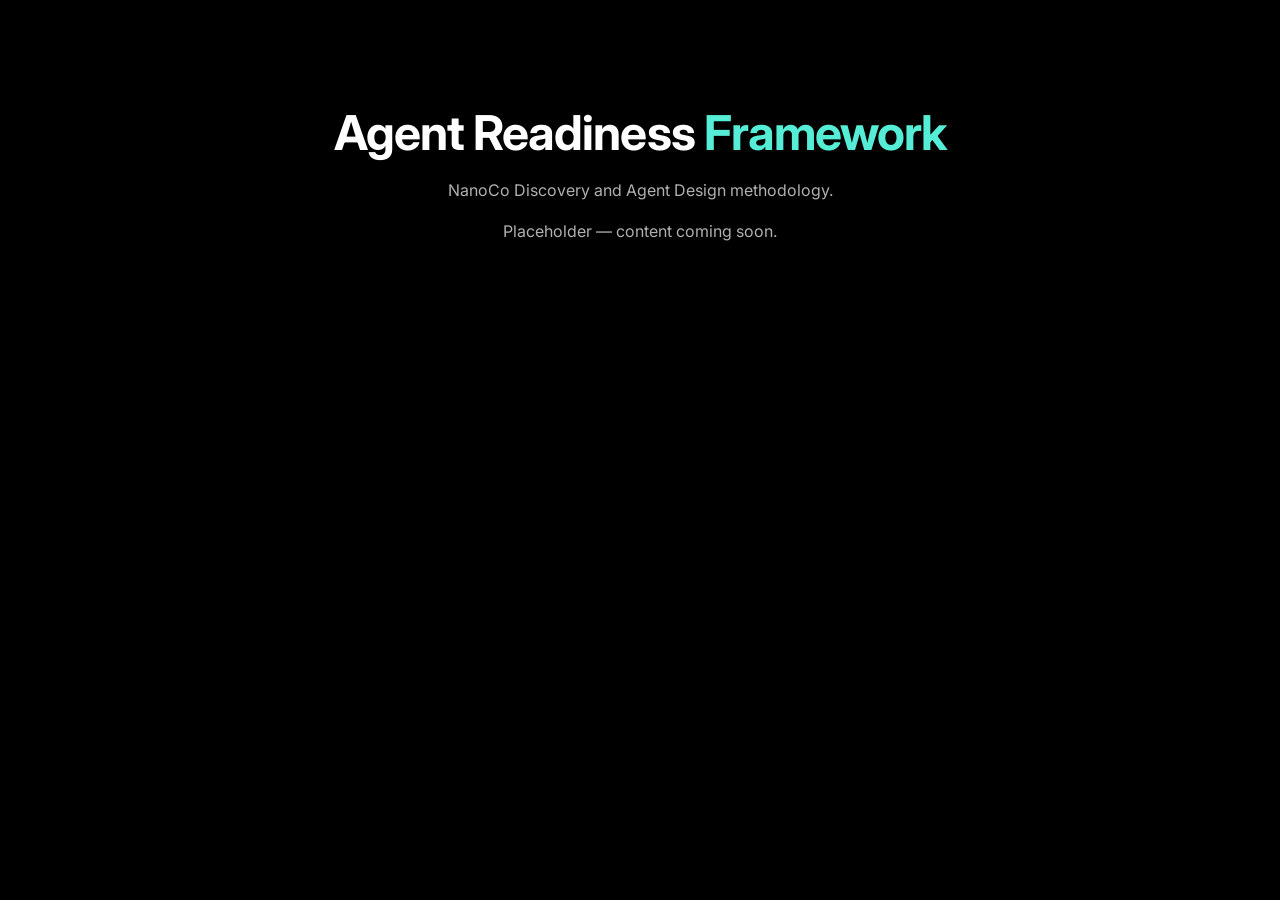
==== projects/agent-readiness-framework/index.html @ 942d2b80 "init: scaffold nanoco-learning-artifacts (design system + agent-readiness-framework placeholder)" ====
<!DOCTYPE html>
<html lang="en">
<head>
  <meta charset="UTF-8" />
  <meta name="viewport" content="width=device-width, initial-scale=1.0" />
  <title>Agent Readiness Framework — NanoCo</title>
  <link rel="stylesheet" href="/shared/css/nanoco-design-system.css" />
</head>
<body>
  <main class="nc-container">
    <section class="nc-section nc-center">
      <h1>Agent Readiness <span class="nc-primary">Framework</span></h1>
      <p class="nc-muted">NanoCo Discovery and Agent Design methodology.</p>
      <p class="nc-muted">Placeholder — content coming soon.</p>
    </section>
  </main>
</body>
</html>
---- shared/css/nanoco-design-system.css ----
/* ============================================================
   NanoCo Design System
   Shared CSS for all learning artifacts.
   Import in HTML: <link rel="stylesheet" href="/shared/css/nanoco-design-system.css">
   ============================================================ */

@import url('https://fonts.googleapis.com/css2?family=Inter:wght@300;400;500;600;700;800&display=swap');

/* ---------- Brand tokens ---------- */
:root {
  /* Colors */
  --nc-bg:          #000000;
  --nc-panel:       #181818;
  --nc-primary:     #56EDD6;
  --nc-accent:      #E85D3A;
  --nc-text:        #FFFFFF;
  --nc-text-muted:  #B0B0B0;
  --nc-border:      rgba(255, 255, 255, 0.08);

  /* Typography */
  --nc-font: 'Inter', -apple-system, BlinkMacSystemFont, 'Segoe UI', sans-serif;

  /* Spacing */
  --nc-space-xs: 0.5rem;
  --nc-space-sm: 1rem;
  --nc-space-md: 1.5rem;
  --nc-space-lg: 2.5rem;
  --nc-space-xl: 4rem;

  /* Radius */
  --nc-radius-sm: 6px;
  --nc-radius-md: 12px;
  --nc-radius-lg: 20px;

  /* Shadows */
  --nc-shadow-glow: 0 0 32px rgba(86, 237, 214, 0.15);
}

/* ---------- Reset ---------- */
*, *::before, *::after { box-sizing: border-box; }

html, body {
  margin: 0;
  padding: 0;
  background: var(--nc-bg);
  color: var(--nc-text);
  font-family: var(--nc-font);
  font-size: 16px;
  line-height: 1.6;
  -webkit-font-smoothing: antialiased;
  -moz-osx-font-smoothing: grayscale;
}

/* ---------- Typography ---------- */
h1, h2, h3, h4, h5, h6 {
  font-family: var(--nc-font);
  font-weight: 700;
  color: var(--nc-text);
  line-height: 1.2;
  margin: 0 0 var(--nc-space-sm);
}

h1 { font-size: 3rem;    letter-spacing: -0.02em; }
h2 { font-size: 2.25rem; letter-spacing: -0.01em; }
h3 { font-size: 1.5rem; }
h4 { font-size: 1.25rem; }

p {
  margin: 0 0 var(--nc-space-sm);
  color: var(--nc-text);
}

.nc-muted    { color: var(--nc-text-muted); }
.nc-primary  { color: var(--nc-primary); }
.nc-accent   { color: var(--nc-accent); }

a {
  color: var(--nc-primary);
  text-decoration: none;
  border-bottom: 1px solid transparent;
  transition: border-color 0.15s ease;
}
a:hover { border-bottom-color: var(--nc-primary); }

/* ---------- Layout ---------- */
.nc-container {
  max-width: 1100px;
  margin: 0 auto;
  padding: var(--nc-space-lg) var(--nc-space-md);
}

.nc-section {
  padding: var(--nc-space-xl) 0;
}

.nc-grid {
  display: grid;
  gap: var(--nc-space-md);
  grid-template-columns: repeat(auto-fit, minmax(280px, 1fr));
}

/* ---------- Panels ---------- */
.nc-panel {
  background: var(--nc-panel);
  border: 1px solid var(--nc-border);
  border-radius: var(--nc-radius-md);
  padding: var(--nc-space-md);
}

.nc-panel--highlight {
  border-color: var(--nc-primary);
  box-shadow: var(--nc-shadow-glow);
}

/* ---------- Buttons ---------- */
.nc-btn {
  display: inline-block;
  padding: 0.75rem 1.5rem;
  font-family: var(--nc-font);
  font-weight: 600;
  font-size: 1rem;
  border-radius: var(--nc-radius-sm);
  border: none;
  cursor: pointer;
  text-decoration: none;
  transition: transform 0.1s ease, opacity 0.15s ease;
}
.nc-btn:hover { transform: translateY(-1px); opacity: 0.92; }
.nc-btn:active { transform: translateY(0); }

.nc-btn--primary {
  background: var(--nc-primary);
  color: var(--nc-bg);
}

.nc-btn--accent {
  background: var(--nc-accent);
  color: var(--nc-text);
}

.nc-btn--ghost {
  background: transparent;
  color: var(--nc-text);
  border: 1px solid var(--nc-border);
}

/* ---------- Code ---------- */
code, pre {
  font-family: 'SF Mono', Monaco, 'Cascadia Code', 'Roboto Mono', monospace;
  font-size: 0.9em;
}

code {
  background: var(--nc-panel);
  padding: 0.15em 0.4em;
  border-radius: var(--nc-radius-sm);
  color: var(--nc-primary);
}

pre {
  background: var(--nc-panel);
  border: 1px solid var(--nc-border);
  border-radius: var(--nc-radius-md);
  padding: var(--nc-space-md);
  overflow-x: auto;
}
pre code { background: none; padding: 0; color: var(--nc-text); }

/* ---------- Utilities ---------- */
.nc-divider {
  height: 1px;
  background: var(--nc-border);
  border: none;
  margin: var(--nc-space-lg) 0;
}

.nc-center { text-align: center; }

@media (max-width: 640px) {
  h1 { font-size: 2.25rem; }
  h2 { font-size: 1.75rem; }
  .nc-container { padding: var(--nc-space-md) var(--nc-space-sm); }
}
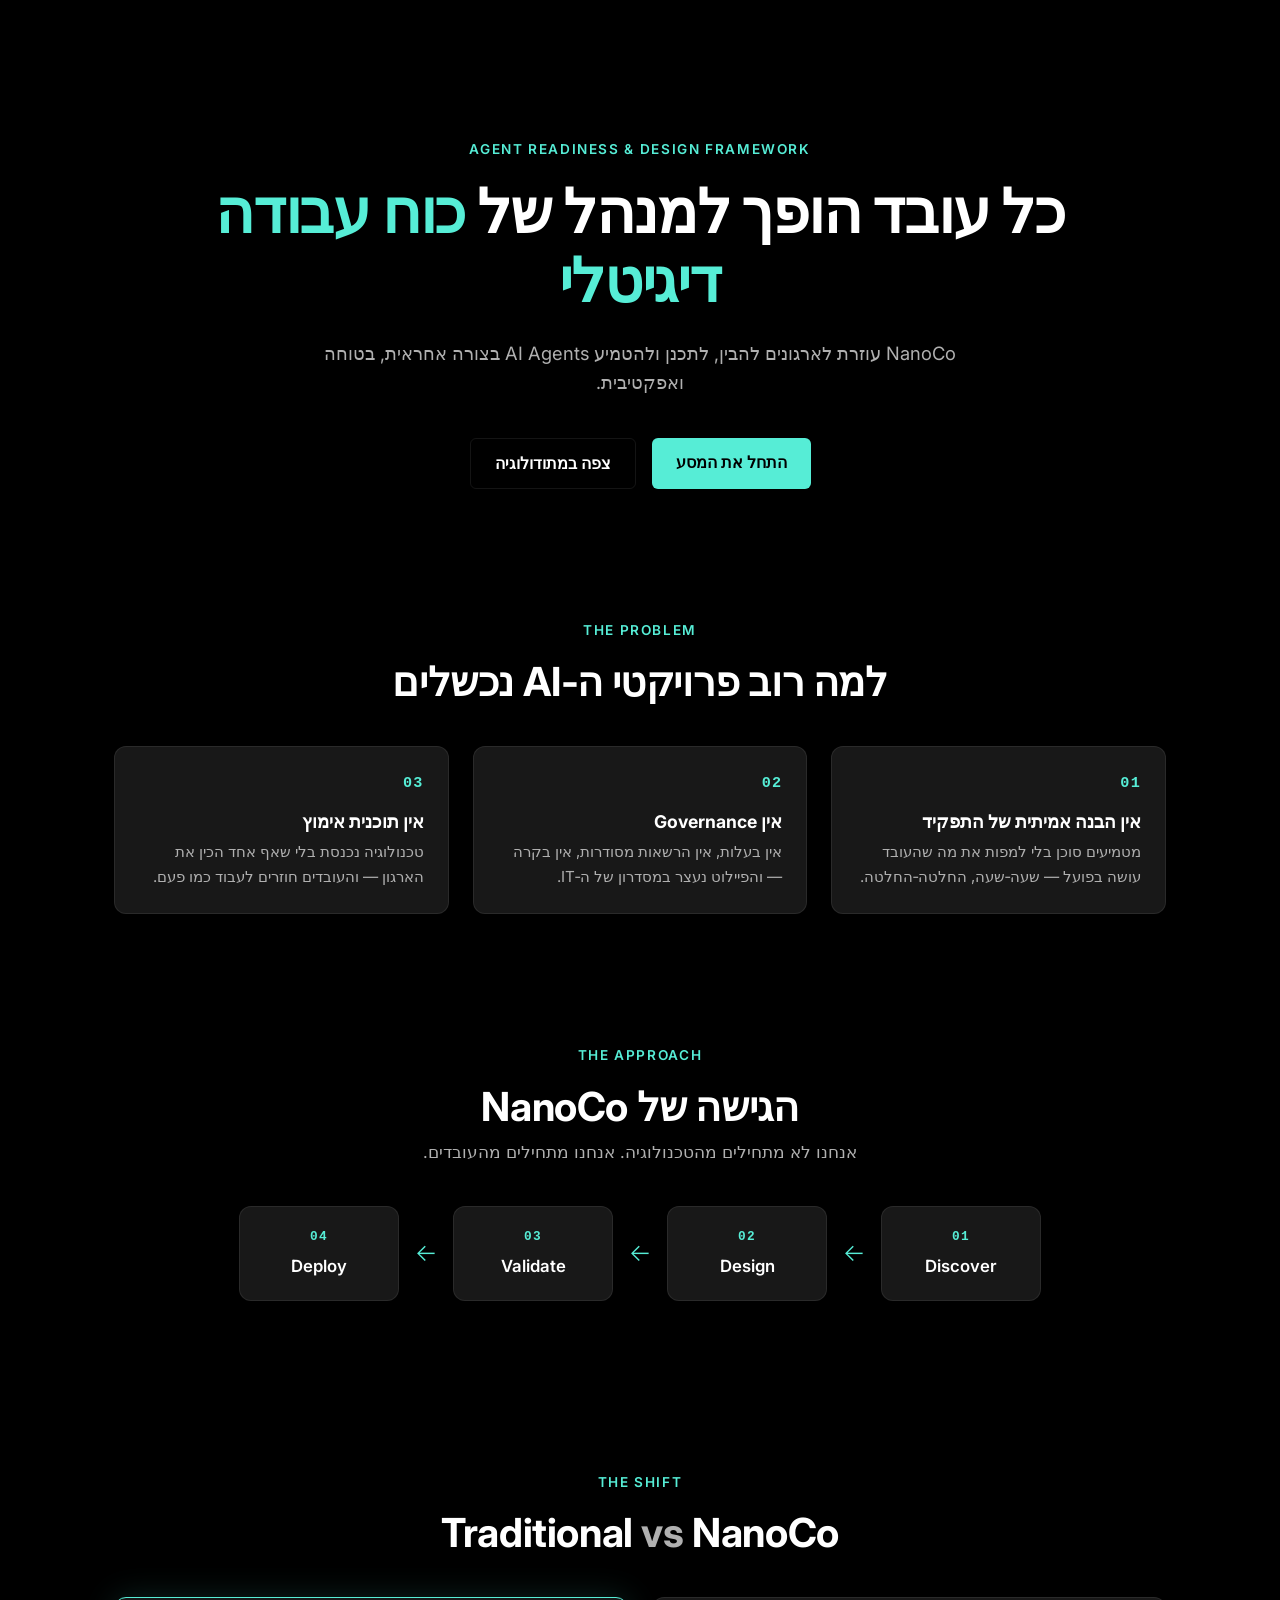
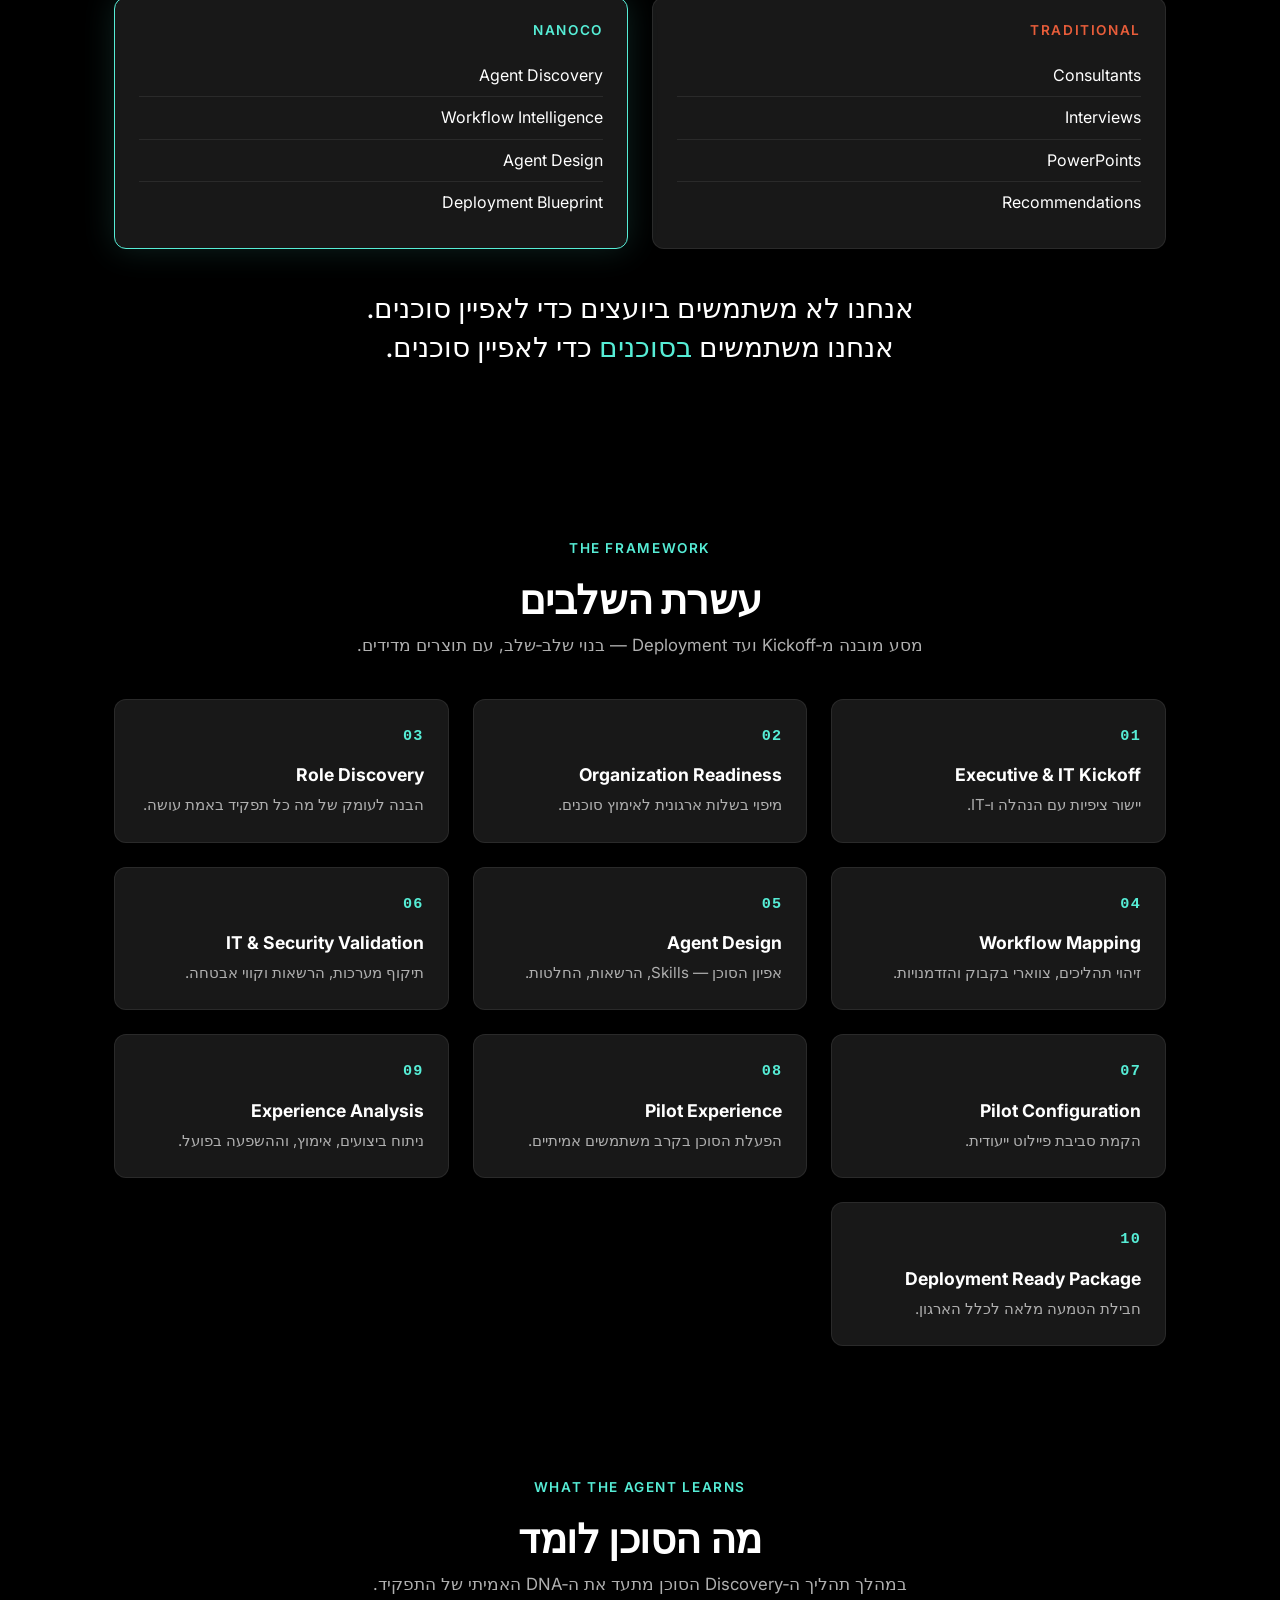
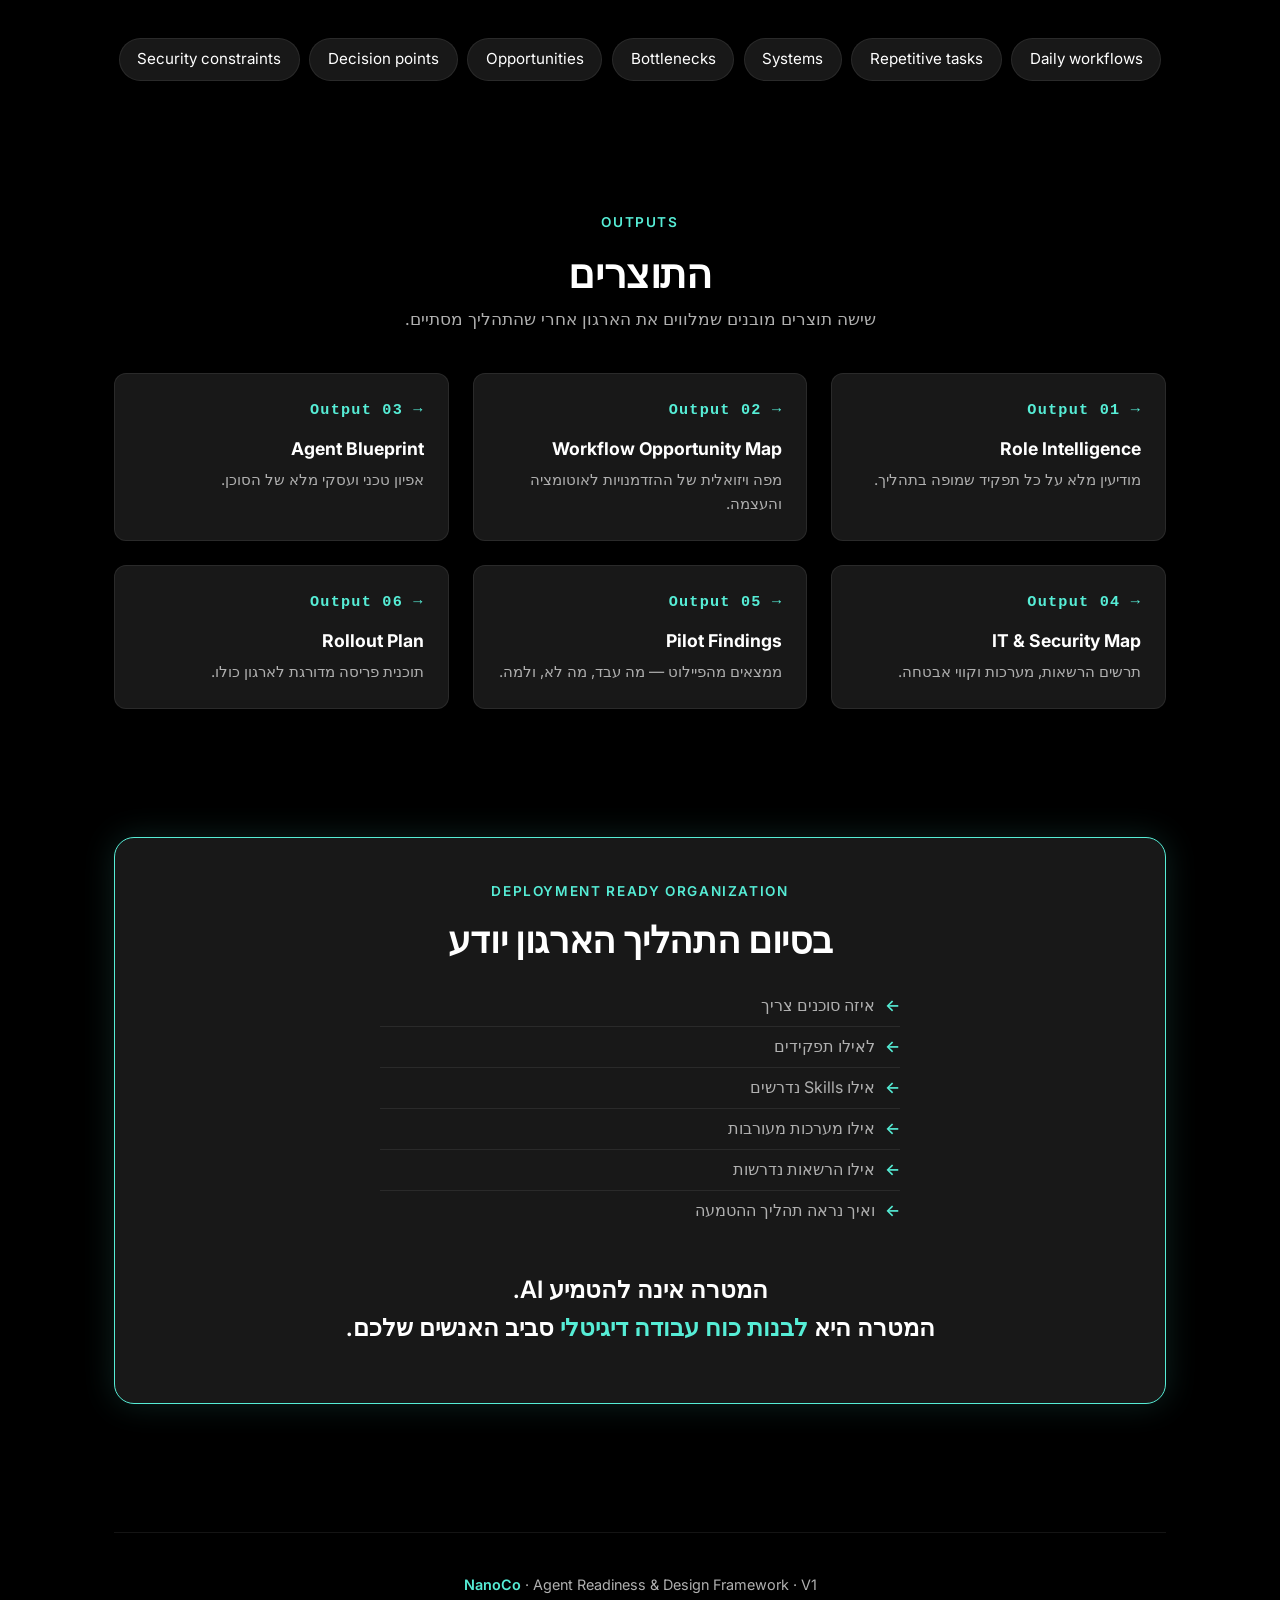
==== commit a3110e72: "feat(agent-readiness): build V1 landing page - Hero with Hebrew title + bilingual CTA - Why most AI " ====
--- a/projects/agent-readiness-framework/index.html
+++ b/projects/agent-readiness-framework/index.html
@@ -1,18 +1,202 @@
 <!DOCTYPE html>
-<html lang="en">
+<html lang="he" dir="rtl">
 <head>
   <meta charset="UTF-8" />
   <meta name="viewport" content="width=device-width, initial-scale=1.0" />
-  <title>Agent Readiness Framework — NanoCo</title>
+  <title>NanoCo · Agent Readiness & Design Framework</title>
+  <meta name="description" content="NanoCo עוזרת לארגונים להבין, לתכנן ולהטמיע AI Agents בצורה אחראית, בטוחה ואפקטיבית." />
   <link rel="stylesheet" href="/shared/css/nanoco-design-system.css" />
 </head>
 <body>
+
   <main class="nc-container">
-    <section class="nc-section nc-center">
-      <h1>Agent Readiness <span class="nc-primary">Framework</span></h1>
-      <p class="nc-muted">NanoCo Discovery and Agent Design methodology.</p>
-      <p class="nc-muted">Placeholder — content coming soon.</p>
-    </section>
+
+    <!-- ===================== HERO ===================== -->
+    <section class="nc-hero">
+      <span class="nc-eyebrow">Agent Readiness &amp; Design Framework</span>
+      <h1>כל עובד הופך למנהל של <span class="nc-primary">כוח עבודה דיגיטלי</span></h1>
+      <p>NanoCo עוזרת לארגונים להבין, לתכנן ולהטמיע AI Agents בצורה אחראית, בטוחה ואפקטיבית.</p>
+      <div class="nc-cta-row">
+        <a href="#framework" class="nc-btn nc-btn--primary">התחל את המסע</a>
+        <a href="#approach" class="nc-btn nc-btn--ghost">צפה במתודולוגיה</a>
+      </div>
+    </section>
+
+    <!-- ===================== WHY PROJECTS FAIL ===================== -->
+    <section class="nc-section">
+      <div class="nc-section-header">
+        <span class="nc-eyebrow">The Problem</span>
+        <h2>למה רוב פרויקטי ה‑AI נכשלים</h2>
+      </div>
+
+      <div class="nc-grid">
+        <div class="nc-num-card">
+          <span class="nc-num">01</span>
+          <h3>אין הבנה אמיתית של התפקיד</h3>
+          <p>מטמיעים סוכן בלי למפות את מה שהעובד עושה בפועל — שעה‑שעה, החלטה‑החלטה.</p>
+        </div>
+        <div class="nc-num-card">
+          <span class="nc-num">02</span>
+          <h3>אין Governance</h3>
+          <p>אין בעלות, אין הרשאות מסודרות, אין בקרה — והפיילוט נעצר במסדרון של ה‑IT.</p>
+        </div>
+        <div class="nc-num-card">
+          <span class="nc-num">03</span>
+          <h3>אין תוכנית אימוץ</h3>
+          <p>טכנולוגיה נכנסת בלי שאף אחד הכין את הארגון — והעובדים חוזרים לעבוד כמו פעם.</p>
+        </div>
+      </div>
+    </section>
+
+    <!-- ===================== NANOCO APPROACH ===================== -->
+    <section class="nc-section" id="approach">
+      <div class="nc-section-header">
+        <span class="nc-eyebrow">The Approach</span>
+        <h2>הגישה של NanoCo</h2>
+        <p>אנחנו לא מתחילים מהטכנולוגיה. אנחנו מתחילים מהעובדים.</p>
+      </div>
+
+      <div class="nc-flow">
+        <div class="nc-flow-step">
+          <span class="nc-flow-num">01</span>
+          Discover
+        </div>
+        <div class="nc-flow-arrow">←</div>
+        <div class="nc-flow-step">
+          <span class="nc-flow-num">02</span>
+          Design
+        </div>
+        <div class="nc-flow-arrow">←</div>
+        <div class="nc-flow-step">
+          <span class="nc-flow-num">03</span>
+          Validate
+        </div>
+        <div class="nc-flow-arrow">←</div>
+        <div class="nc-flow-step">
+          <span class="nc-flow-num">04</span>
+          Deploy
+        </div>
+      </div>
+    </section>
+
+    <!-- ===================== TRADITIONAL vs NANOCO ===================== -->
+    <section class="nc-section">
+      <div class="nc-section-header">
+        <span class="nc-eyebrow">The Shift</span>
+        <h2>Traditional <span class="nc-muted">vs</span> NanoCo</h2>
+      </div>
+
+      <div class="nc-compare">
+        <div class="nc-compare-col nc-compare-col--accent">
+          <h4>Traditional</h4>
+          <ul>
+            <li>Consultants</li>
+            <li>Interviews</li>
+            <li>PowerPoints</li>
+            <li>Recommendations</li>
+          </ul>
+        </div>
+        <div class="nc-compare-col nc-compare-col--primary">
+          <h4>NanoCo</h4>
+          <ul>
+            <li>Agent Discovery</li>
+            <li>Workflow Intelligence</li>
+            <li>Agent Design</li>
+            <li>Deployment Blueprint</li>
+          </ul>
+        </div>
+      </div>
+
+      <p class="nc-quote">
+        אנחנו לא משתמשים ביועצים כדי לאפיין סוכנים.<br/>
+        אנחנו משתמשים <em>בסוכנים</em> כדי לאפיין סוכנים.
+      </p>
+    </section>
+
+    <!-- ===================== THE FRAMEWORK (10 cards) ===================== -->
+    <section class="nc-section" id="framework">
+      <div class="nc-section-header">
+        <span class="nc-eyebrow">The Framework</span>
+        <h2>עשרת השלבים</h2>
+        <p>מסע מובנה מ‑Kickoff ועד Deployment — בנוי שלב‑שלב, עם תוצרים מדידים.</p>
+      </div>
+
+      <div class="nc-grid">
+        <div class="nc-num-card"><span class="nc-num">01</span><h3>Executive &amp; IT Kickoff</h3><p>יישור ציפיות עם הנהלה ו‑IT.</p></div>
+        <div class="nc-num-card"><span class="nc-num">02</span><h3>Organization Readiness</h3><p>מיפוי בשלות ארגונית לאימוץ סוכנים.</p></div>
+        <div class="nc-num-card"><span class="nc-num">03</span><h3>Role Discovery</h3><p>הבנה לעומק של מה כל תפקיד באמת עושה.</p></div>
+        <div class="nc-num-card"><span class="nc-num">04</span><h3>Workflow Mapping</h3><p>זיהוי תהליכים, צווארי בקבוק והזדמנויות.</p></div>
+        <div class="nc-num-card"><span class="nc-num">05</span><h3>Agent Design</h3><p>אפיון הסוכן — Skills, הרשאות, החלטות.</p></div>
+        <div class="nc-num-card"><span class="nc-num">06</span><h3>IT &amp; Security Validation</h3><p>תיקוף מערכות, הרשאות וקווי אבטחה.</p></div>
+        <div class="nc-num-card"><span class="nc-num">07</span><h3>Pilot Configuration</h3><p>הקמת סביבת פיילוט ייעודית.</p></div>
+        <div class="nc-num-card"><span class="nc-num">08</span><h3>Pilot Experience</h3><p>הפעלת הסוכן בקרב משתמשים אמיתיים.</p></div>
+        <div class="nc-num-card"><span class="nc-num">09</span><h3>Experience Analysis</h3><p>ניתוח ביצועים, אימוץ, וההשפעה בפועל.</p></div>
+        <div class="nc-num-card"><span class="nc-num">10</span><h3>Deployment Ready Package</h3><p>חבילת הטמעה מלאה לכלל הארגון.</p></div>
+      </div>
+    </section>
+
+    <!-- ===================== WHAT THE AGENT LEARNS ===================== -->
+    <section class="nc-section">
+      <div class="nc-section-header">
+        <span class="nc-eyebrow">What The Agent Learns</span>
+        <h2>מה הסוכן לומד</h2>
+        <p>במהלך תהליך ה‑Discovery הסוכן מתעד את ה‑DNA האמיתי של התפקיד.</p>
+      </div>
+
+      <div class="nc-tags">
+        <span class="nc-tag">Daily workflows</span>
+        <span class="nc-tag">Repetitive tasks</span>
+        <span class="nc-tag">Systems</span>
+        <span class="nc-tag">Bottlenecks</span>
+        <span class="nc-tag">Opportunities</span>
+        <span class="nc-tag">Decision points</span>
+        <span class="nc-tag">Security constraints</span>
+      </div>
+    </section>
+
+    <!-- ===================== OUTPUTS ===================== -->
+    <section class="nc-section">
+      <div class="nc-section-header">
+        <span class="nc-eyebrow">Outputs</span>
+        <h2>התוצרים</h2>
+        <p>שישה תוצרים מובנים שמלווים את הארגון אחרי שהתהליך מסתיים.</p>
+      </div>
+
+      <div class="nc-grid">
+        <div class="nc-num-card"><span class="nc-num">→ Output 01</span><h3>Role Intelligence</h3><p>מודיעין מלא על כל תפקיד שמופה בתהליך.</p></div>
+        <div class="nc-num-card"><span class="nc-num">→ Output 02</span><h3>Workflow Opportunity Map</h3><p>מפה ויזואלית של ההזדמנויות לאוטומציה והעצמה.</p></div>
+        <div class="nc-num-card"><span class="nc-num">→ Output 03</span><h3>Agent Blueprint</h3><p>אפיון טכני ועסקי מלא של הסוכן.</p></div>
+        <div class="nc-num-card"><span class="nc-num">→ Output 04</span><h3>IT &amp; Security Map</h3><p>תרשים הרשאות, מערכות וקווי אבטחה.</p></div>
+        <div class="nc-num-card"><span class="nc-num">→ Output 05</span><h3>Pilot Findings</h3><p>ממצאים מהפיילוט — מה עבד, מה לא, ולמה.</p></div>
+        <div class="nc-num-card"><span class="nc-num">→ Output 06</span><h3>Rollout Plan</h3><p>תוכנית פריסה מדורגת לארגון כולו.</p></div>
+      </div>
+    </section>
+
+    <!-- ===================== FINAL ===================== -->
+    <section class="nc-section">
+      <div class="nc-final">
+        <span class="nc-eyebrow">Deployment Ready Organization</span>
+        <h2>בסיום התהליך הארגון יודע</h2>
+        <ul>
+          <li>איזה סוכנים צריך</li>
+          <li>לאילו תפקידים</li>
+          <li>אילו Skills נדרשים</li>
+          <li>אילו מערכות מעורבות</li>
+          <li>אילו הרשאות נדרשות</li>
+          <li>ואיך נראה תהליך ההטמעה</li>
+        </ul>
+        <p class="nc-final-statement">
+          המטרה אינה להטמיע AI.<br/>
+          המטרה היא <em>לבנות כוח עבודה דיגיטלי</em> סביב האנשים שלכם.
+        </p>
+      </div>
+    </section>
+
+    <footer class="nc-footer">
+      <span class="nc-primary">NanoCo</span> · Agent Readiness &amp; Design Framework · V1
+    </footer>
+
   </main>
+
 </body>
 </html>
--- a/shared/css/nanoco-design-system.css
+++ b/shared/css/nanoco-design-system.css
@@ -181,3 +181,275 @@
   h2 { font-size: 1.75rem; }
   .nc-container { padding: var(--nc-space-md) var(--nc-space-sm); }
 }
+
+/* ============================================================
+   RTL support
+   ============================================================ */
+[dir="rtl"] code { direction: ltr; unicode-bidi: embed; }
+[dir="rtl"] pre  { direction: ltr; text-align: left; }
+
+/* ============================================================
+   Hero
+   ============================================================ */
+.nc-hero {
+  padding: 6rem 0 4rem;
+  text-align: center;
+}
+.nc-hero h1 {
+  font-size: clamp(2.25rem, 5vw, 3.75rem);
+  max-width: 900px;
+  margin: 0 auto var(--nc-space-md);
+  line-height: 1.15;
+}
+.nc-hero p {
+  font-size: 1.15rem;
+  max-width: 720px;
+  margin: 0 auto var(--nc-space-lg);
+  color: var(--nc-text-muted);
+}
+.nc-hero .nc-cta-row {
+  display: flex;
+  gap: var(--nc-space-sm);
+  justify-content: center;
+  flex-wrap: wrap;
+}
+
+/* ============================================================
+   Section header
+   ============================================================ */
+.nc-section-header {
+  text-align: center;
+  margin-bottom: var(--nc-space-lg);
+}
+.nc-section-header h2 {
+  font-size: clamp(1.75rem, 3.5vw, 2.5rem);
+  margin-bottom: 0.5rem;
+}
+.nc-section-header p {
+  color: var(--nc-text-muted);
+  font-size: 1.05rem;
+  max-width: 640px;
+  margin: 0 auto;
+}
+.nc-eyebrow {
+  display: inline-block;
+  color: var(--nc-primary);
+  font-size: 0.85rem;
+  font-weight: 600;
+  letter-spacing: 0.12em;
+  text-transform: uppercase;
+  margin-bottom: var(--nc-space-sm);
+}
+
+/* ============================================================
+   Numbered cards
+   ============================================================ */
+.nc-num-card {
+  background: var(--nc-panel);
+  border: 1px solid var(--nc-border);
+  border-radius: var(--nc-radius-md);
+  padding: var(--nc-space-md);
+  position: relative;
+  transition: border-color 0.2s ease, transform 0.2s ease;
+}
+.nc-num-card:hover {
+  border-color: var(--nc-primary);
+  transform: translateY(-2px);
+}
+.nc-num-card .nc-num {
+  display: block;
+  color: var(--nc-primary);
+  font-family: 'SF Mono', Monaco, monospace;
+  font-size: 0.95rem;
+  font-weight: 600;
+  margin-bottom: var(--nc-space-sm);
+  letter-spacing: 0.08em;
+}
+.nc-num-card h3 {
+  font-size: 1.1rem;
+  margin: 0 0 0.5rem;
+}
+.nc-num-card p {
+  margin: 0;
+  color: var(--nc-text-muted);
+  font-size: 0.95rem;
+}
+
+/* ============================================================
+   Flow visualization (Discover → Design → Validate → Deploy)
+   ============================================================ */
+.nc-flow {
+  display: flex;
+  align-items: stretch;
+  justify-content: center;
+  gap: var(--nc-space-sm);
+  flex-wrap: wrap;
+  margin: var(--nc-space-lg) 0;
+}
+.nc-flow-step {
+  background: var(--nc-panel);
+  border: 1px solid var(--nc-border);
+  border-radius: var(--nc-radius-md);
+  padding: 1.25rem 1.75rem;
+  min-width: 160px;
+  text-align: center;
+  font-weight: 600;
+  font-size: 1.05rem;
+  position: relative;
+}
+.nc-flow-step .nc-flow-num {
+  display: block;
+  color: var(--nc-primary);
+  font-family: 'SF Mono', Monaco, monospace;
+  font-size: 0.8rem;
+  margin-bottom: 0.35rem;
+  letter-spacing: 0.1em;
+}
+.nc-flow-arrow {
+  display: flex;
+  align-items: center;
+  color: var(--nc-primary);
+  font-size: 1.5rem;
+  font-weight: 300;
+  user-select: none;
+}
+@media (max-width: 720px) {
+  .nc-flow { flex-direction: column; align-items: center; }
+  .nc-flow-arrow { transform: rotate(90deg); }
+}
+
+/* ============================================================
+   Comparison columns (Traditional vs NanoCo)
+   ============================================================ */
+.nc-compare {
+  display: grid;
+  grid-template-columns: repeat(auto-fit, minmax(280px, 1fr));
+  gap: var(--nc-space-md);
+}
+.nc-compare-col {
+  background: var(--nc-panel);
+  border: 1px solid var(--nc-border);
+  border-radius: var(--nc-radius-md);
+  padding: var(--nc-space-md);
+}
+.nc-compare-col h4 {
+  font-size: 0.85rem;
+  font-weight: 600;
+  letter-spacing: 0.12em;
+  text-transform: uppercase;
+  margin: 0 0 var(--nc-space-sm);
+  color: var(--nc-text-muted);
+}
+.nc-compare-col--accent h4 { color: var(--nc-accent); }
+.nc-compare-col--primary {
+  border-color: var(--nc-primary);
+  box-shadow: var(--nc-shadow-glow);
+}
+.nc-compare-col--primary h4 { color: var(--nc-primary); }
+.nc-compare-col ul {
+  list-style: none;
+  padding: 0;
+  margin: 0;
+}
+.nc-compare-col ul li {
+  padding: 0.5rem 0;
+  border-bottom: 1px solid var(--nc-border);
+  font-size: 1rem;
+}
+.nc-compare-col ul li:last-child { border-bottom: none; }
+
+/* ============================================================
+   Tag cards (small visual chips)
+   ============================================================ */
+.nc-tags {
+  display: flex;
+  flex-wrap: wrap;
+  gap: 0.6rem;
+  justify-content: center;
+}
+.nc-tag {
+  background: var(--nc-panel);
+  border: 1px solid var(--nc-border);
+  border-radius: 999px;
+  padding: 0.55rem 1.1rem;
+  font-size: 0.95rem;
+  color: var(--nc-text);
+  transition: border-color 0.2s ease, color 0.2s ease;
+}
+.nc-tag:hover {
+  border-color: var(--nc-primary);
+  color: var(--nc-primary);
+}
+
+/* ============================================================
+   Pull quote / big statement
+   ============================================================ */
+.nc-quote {
+  text-align: center;
+  font-size: clamp(1.25rem, 2.5vw, 1.75rem);
+  line-height: 1.4;
+  font-weight: 500;
+  max-width: 820px;
+  margin: var(--nc-space-lg) auto;
+  color: var(--nc-text);
+}
+.nc-quote em {
+  font-style: normal;
+  color: var(--nc-primary);
+}
+
+/* ============================================================
+   Final / closing statement panel
+   ============================================================ */
+.nc-final {
+  background: var(--nc-panel);
+  border: 1px solid var(--nc-primary);
+  border-radius: var(--nc-radius-lg);
+  padding: var(--nc-space-lg);
+  box-shadow: var(--nc-shadow-glow);
+  text-align: center;
+}
+.nc-final h2 { margin-bottom: var(--nc-space-md); }
+.nc-final ul {
+  list-style: none;
+  padding: 0;
+  margin: var(--nc-space-md) auto var(--nc-space-lg);
+  max-width: 520px;
+  text-align: start;
+}
+.nc-final ul li {
+  padding: 0.45rem 0;
+  color: var(--nc-text-muted);
+  border-bottom: 1px solid var(--nc-border);
+}
+.nc-final ul li:last-child { border-bottom: none; }
+.nc-final ul li::before {
+  content: "→";
+  color: var(--nc-primary);
+  margin-inline-end: 0.6rem;
+  font-weight: 600;
+}
+[dir="rtl"] .nc-final ul li::before { content: "←"; }
+.nc-final-statement {
+  font-size: clamp(1.15rem, 2vw, 1.5rem);
+  font-weight: 600;
+  color: var(--nc-text);
+  margin-top: var(--nc-space-md);
+}
+.nc-final-statement em {
+  font-style: normal;
+  color: var(--nc-primary);
+}
+
+/* ============================================================
+   Footer
+   ============================================================ */
+.nc-footer {
+  border-top: 1px solid var(--nc-border);
+  margin-top: var(--nc-space-xl);
+  padding: var(--nc-space-lg) 0;
+  text-align: center;
+  color: var(--nc-text-muted);
+  font-size: 0.9rem;
+}
+.nc-footer .nc-primary { font-weight: 600; }
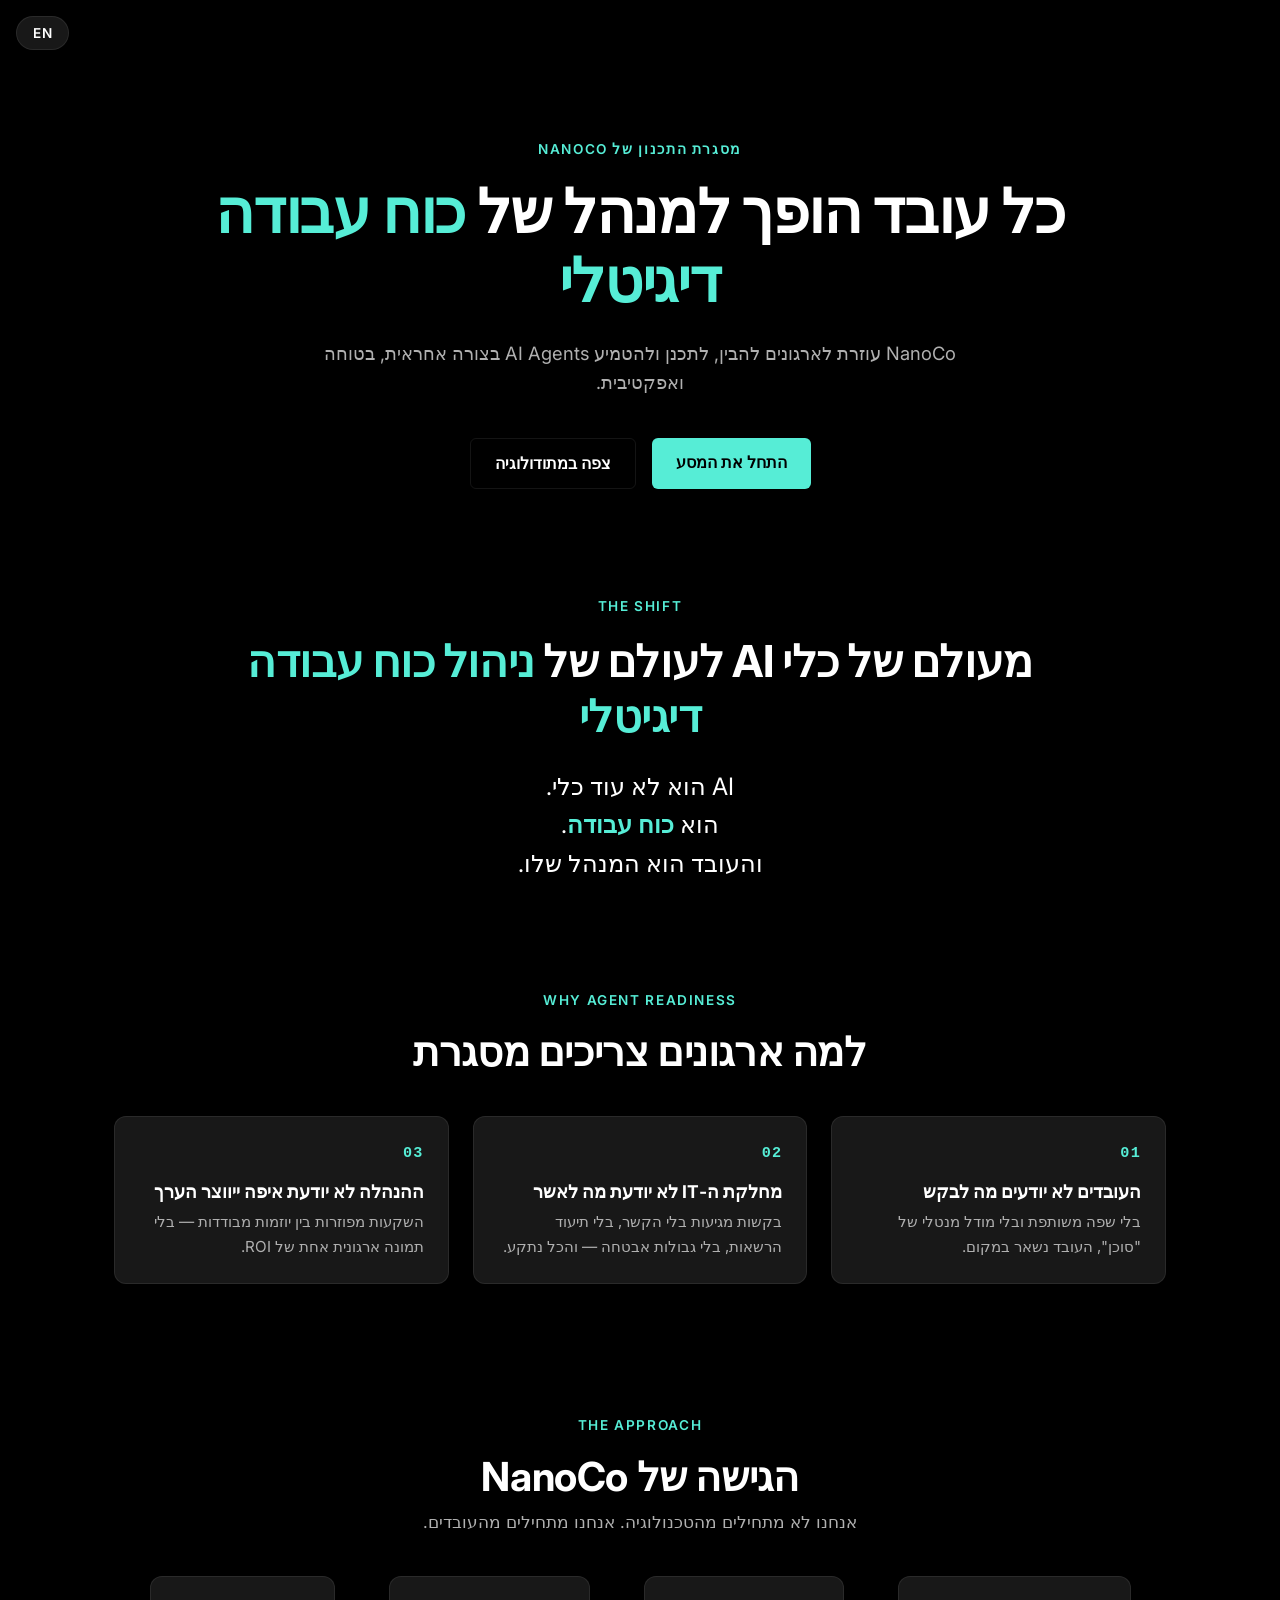
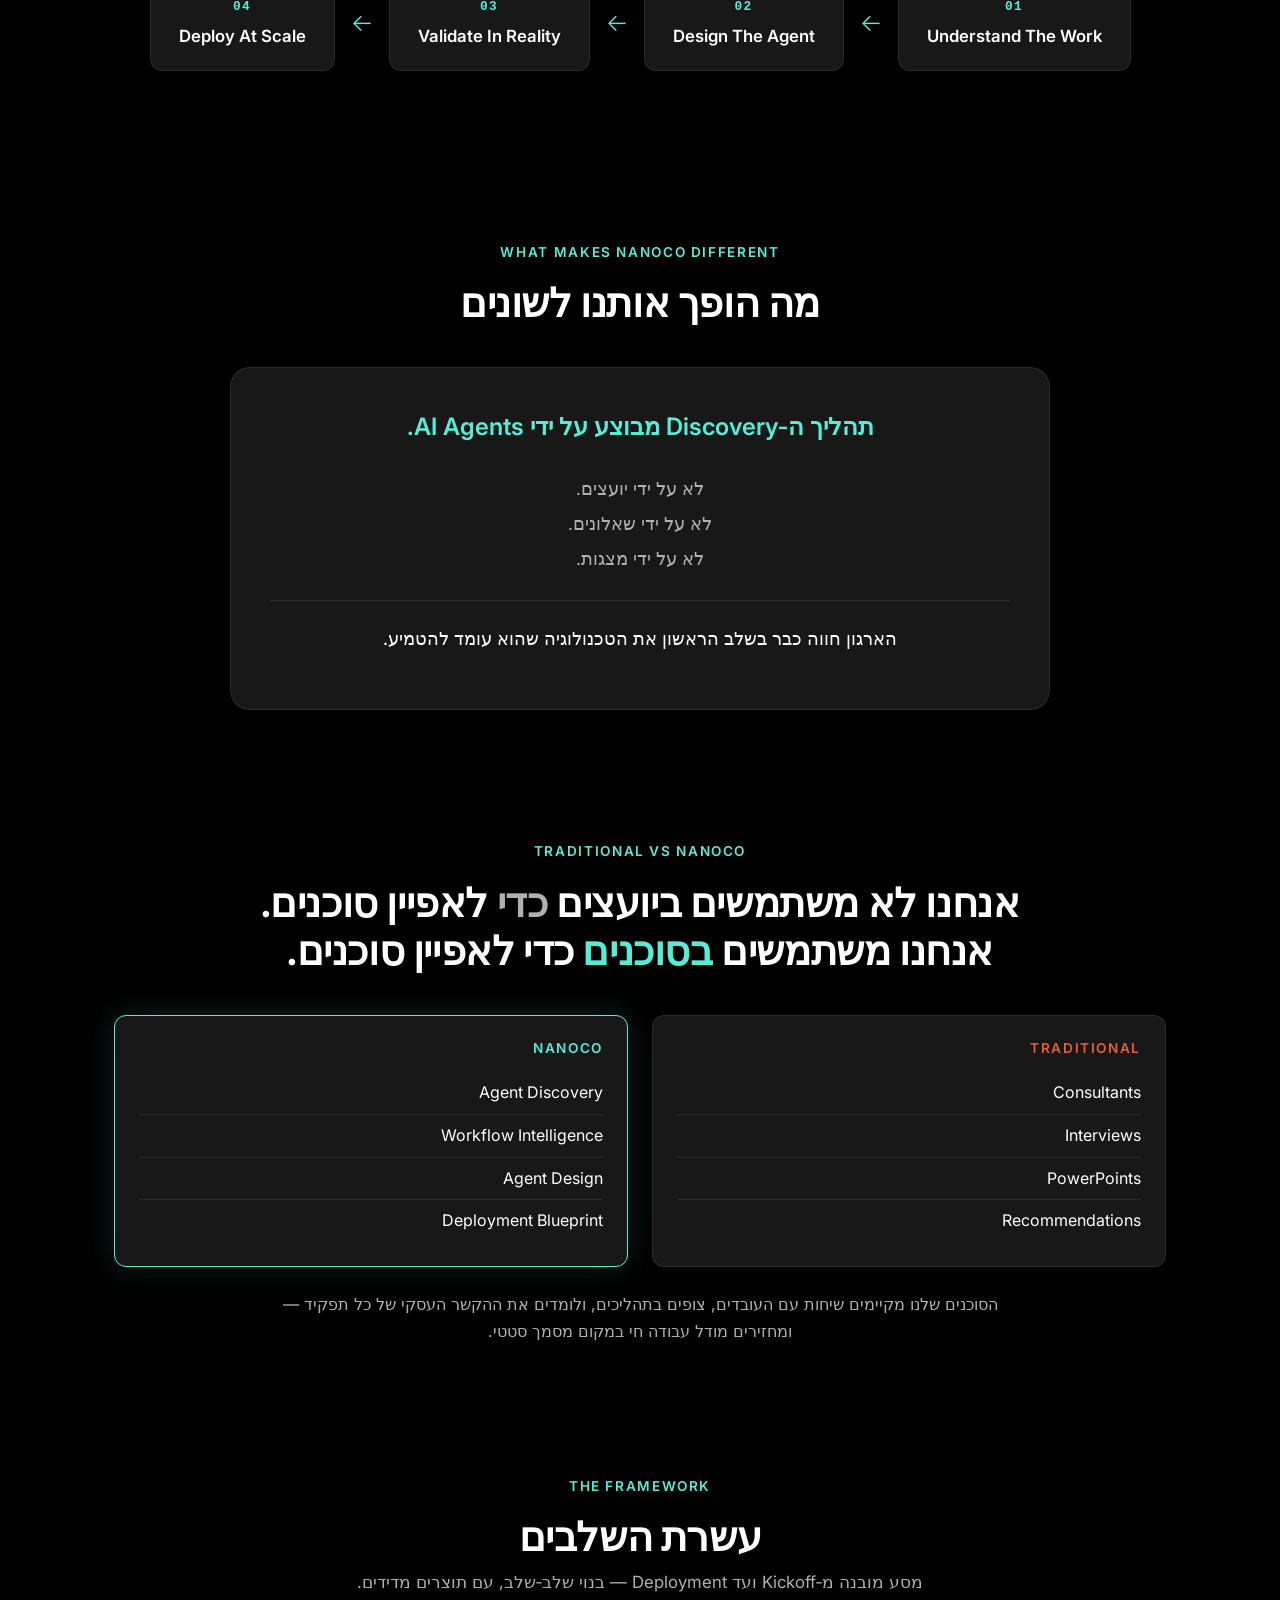
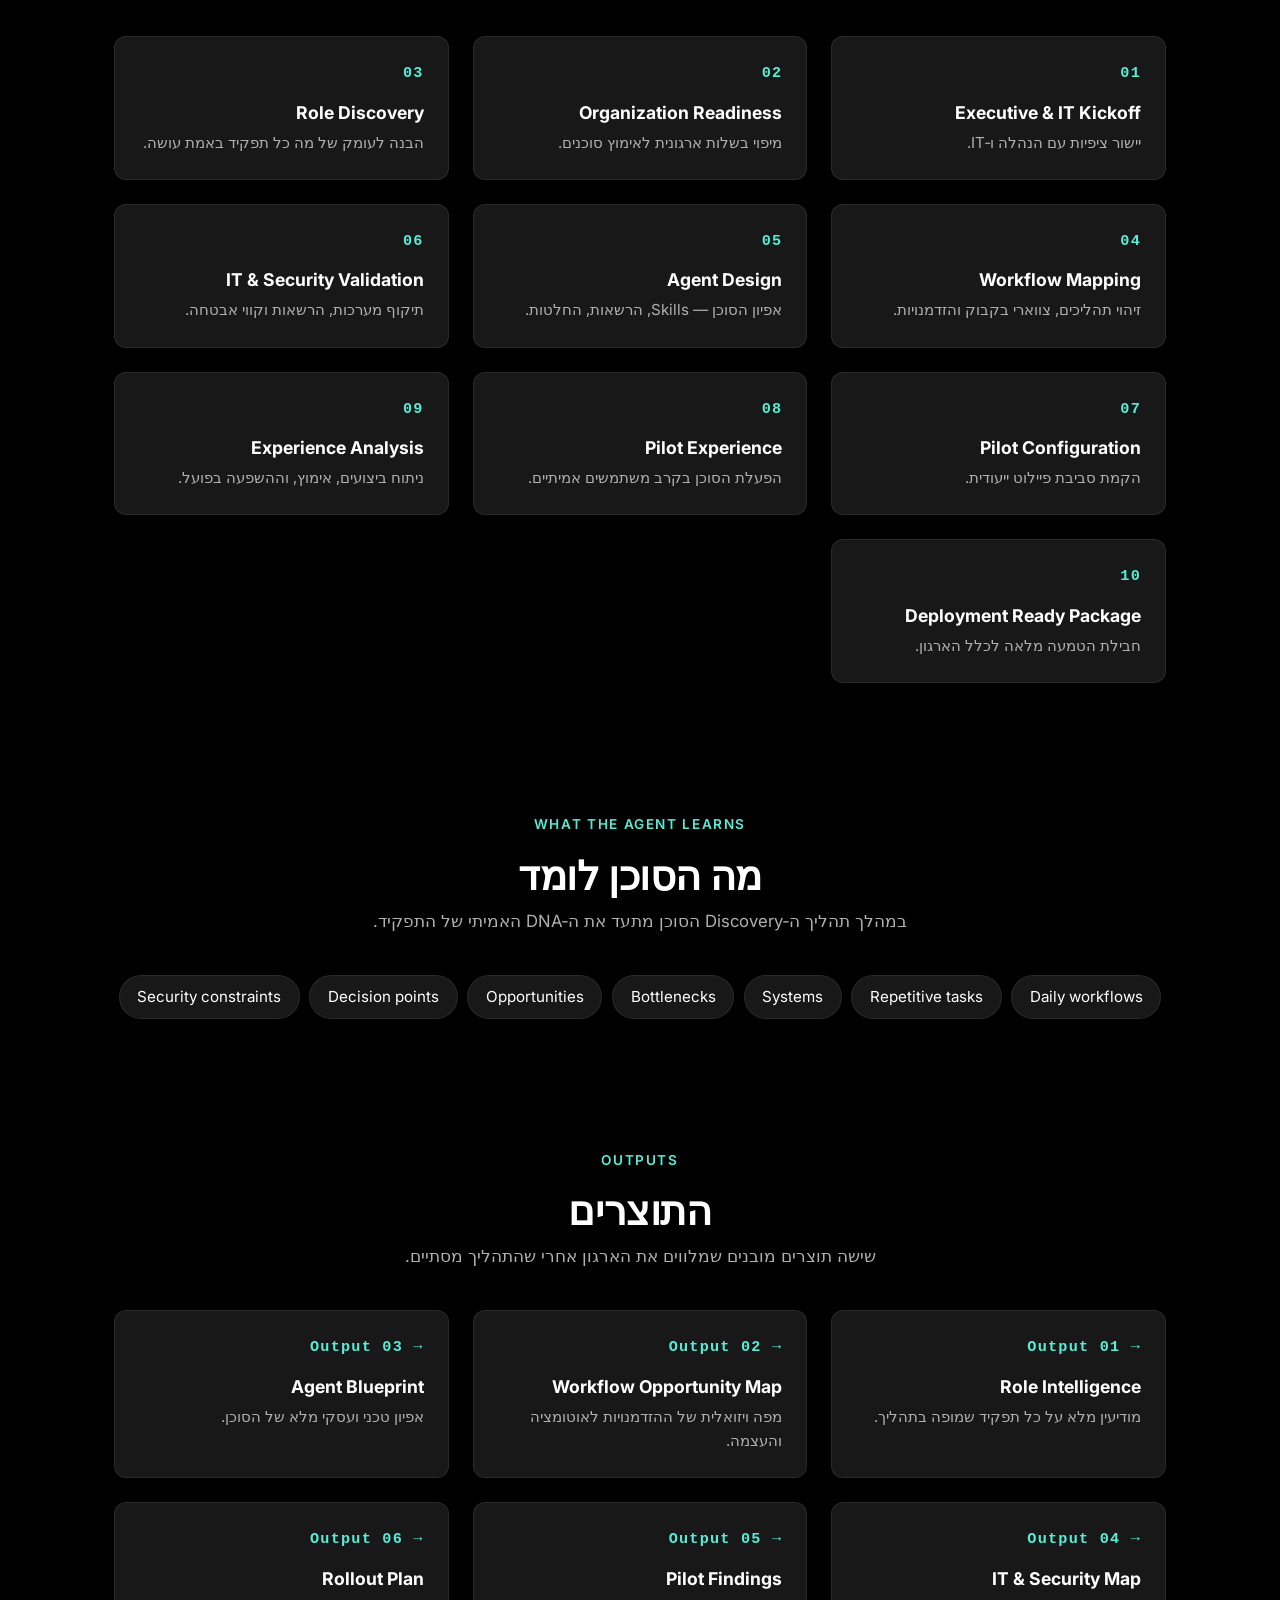
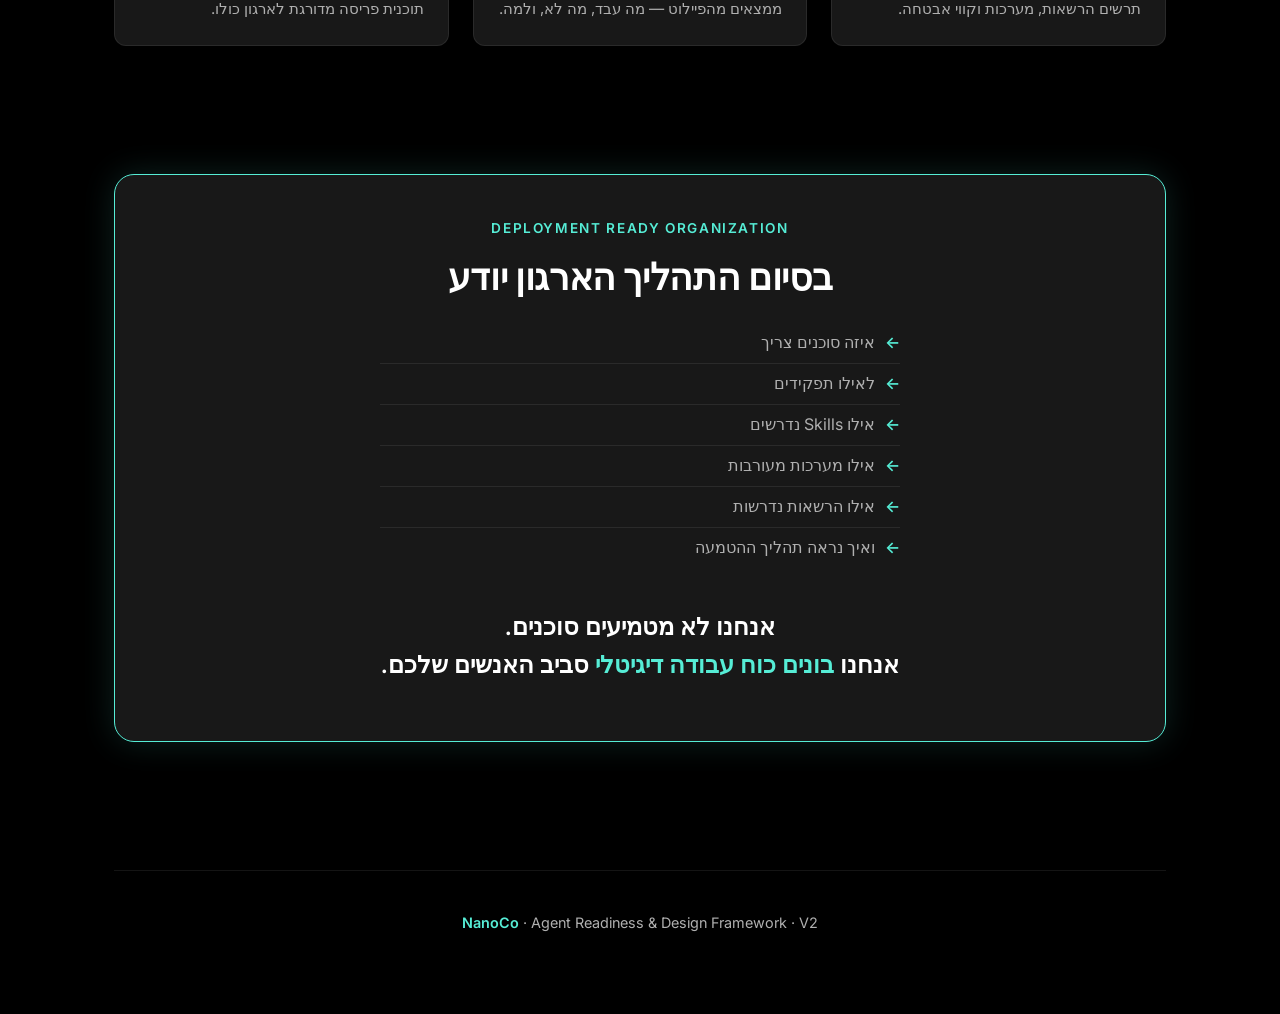
==== commit 4739391d: "feat(agent-readiness): V2 — bilingual HE/EN with language toggle - Floating HE/EN toggle (Hebrew def" ====
--- a/projects/agent-readiness-framework/index.html
+++ b/projects/agent-readiness-framework/index.html
@@ -4,46 +4,88 @@
   <meta charset="UTF-8" />
   <meta name="viewport" content="width=device-width, initial-scale=1.0" />
   <title>NanoCo · Agent Readiness & Design Framework</title>
-  <meta name="description" content="NanoCo עוזרת לארגונים להבין, לתכנן ולהטמיע AI Agents בצורה אחראית, בטוחה ואפקטיבית." />
+  <meta name="description" content="NanoCo helps organizations understand, design and deploy AI Agents in a responsible, secure and effective way." />
   <link rel="stylesheet" href="/shared/css/nanoco-design-system.css" />
 </head>
 <body>
 
+  <!-- Language toggle -->
+  <button class="nc-lang-toggle" type="button" onclick="ncToggleLang()" aria-label="Toggle language">
+    <span data-lang="he">EN</span>
+    <span data-lang="en">עברית</span>
+  </button>
+
   <main class="nc-container">
 
     <!-- ===================== HERO ===================== -->
     <section class="nc-hero">
-      <span class="nc-eyebrow">Agent Readiness &amp; Design Framework</span>
-      <h1>כל עובד הופך למנהל של <span class="nc-primary">כוח עבודה דיגיטלי</span></h1>
-      <p>NanoCo עוזרת לארגונים להבין, לתכנן ולהטמיע AI Agents בצורה אחראית, בטוחה ואפקטיבית.</p>
+      <span class="nc-eyebrow">
+        <span data-lang="he">מסגרת התכנון של NanoCo</span>
+        <span data-lang="en">Agent Readiness &amp; Design Framework</span>
+      </span>
+      <h1 data-lang="he">כל עובד הופך למנהל של <span class="nc-primary">כוח עבודה דיגיטלי</span></h1>
+      <h1 data-lang="en">Every Employee Becomes an <span class="nc-primary">AI Workforce Manager</span></h1>
+      <p data-lang="he">NanoCo עוזרת לארגונים להבין, לתכנן ולהטמיע AI Agents בצורה אחראית, בטוחה ואפקטיבית.</p>
+      <p data-lang="en">NanoCo helps organizations understand, design and deploy AI Agents in a responsible, secure and effective way.</p>
       <div class="nc-cta-row">
-        <a href="#framework" class="nc-btn nc-btn--primary">התחל את המסע</a>
-        <a href="#approach" class="nc-btn nc-btn--ghost">צפה במתודולוגיה</a>
-      </div>
-    </section>
-
-    <!-- ===================== WHY PROJECTS FAIL ===================== -->
-    <section class="nc-section">
-      <div class="nc-section-header">
-        <span class="nc-eyebrow">The Problem</span>
-        <h2>למה רוב פרויקטי ה‑AI נכשלים</h2>
+        <a href="#framework" class="nc-btn nc-btn--primary">
+          <span data-lang="he">התחל את המסע</span>
+          <span data-lang="en">Start The Journey</span>
+        </a>
+        <a href="#approach" class="nc-btn nc-btn--ghost">
+          <span data-lang="he">צפה במתודולוגיה</span>
+          <span data-lang="en">View The Methodology</span>
+        </a>
+      </div>
+    </section>
+
+    <!-- ===================== THE SHIFT (NEW) ===================== -->
+    <section class="nc-section nc-shift">
+      <span class="nc-eyebrow">The Shift</span>
+      <h2 data-lang="he">מעולם של כלי AI לעולם של <span class="nc-primary">ניהול כוח עבודה דיגיטלי</span></h2>
+      <h2 data-lang="en">From AI Tools to <span class="nc-primary">AI Workforce Management</span></h2>
+
+      <div class="nc-shift-lines" data-lang="he">
+        AI הוא לא עוד כלי.<br/>
+        הוא <span class="nc-emph">כוח עבודה</span>.<br/>
+        והעובד הוא המנהל שלו.
+      </div>
+      <div class="nc-shift-lines" data-lang="en">
+        AI is not another tool.<br/>
+        It is a <span class="nc-emph">workforce</span>.<br/>
+        And the employee becomes its manager.
+      </div>
+    </section>
+
+    <!-- ===================== WHY AGENT READINESS ===================== -->
+    <section class="nc-section">
+      <div class="nc-section-header">
+        <span class="nc-eyebrow">Why Agent Readiness</span>
+        <h2 data-lang="he">למה ארגונים צריכים מסגרת</h2>
+        <h2 data-lang="en">Why Organizations Need a Framework</h2>
       </div>
 
       <div class="nc-grid">
         <div class="nc-num-card">
           <span class="nc-num">01</span>
-          <h3>אין הבנה אמיתית של התפקיד</h3>
-          <p>מטמיעים סוכן בלי למפות את מה שהעובד עושה בפועל — שעה‑שעה, החלטה‑החלטה.</p>
+          <h3 data-lang="he">העובדים לא יודעים מה לבקש</h3>
+          <h3 data-lang="en">Employees don't know what to ask for</h3>
+          <p data-lang="he">בלי שפה משותפת ובלי מודל מנטלי של "סוכן", העובד נשאר במקום.</p>
+          <p data-lang="en">Without a shared language and a mental model for "agent", employees stay stuck.</p>
         </div>
         <div class="nc-num-card">
           <span class="nc-num">02</span>
-          <h3>אין Governance</h3>
-          <p>אין בעלות, אין הרשאות מסודרות, אין בקרה — והפיילוט נעצר במסדרון של ה‑IT.</p>
+          <h3 data-lang="he">מחלקת ה‑IT לא יודעת מה לאשר</h3>
+          <h3 data-lang="en">IT doesn't know what to approve</h3>
+          <p data-lang="he">בקשות מגיעות בלי הקשר, בלי תיעוד הרשאות, בלי גבולות אבטחה — והכל נתקע.</p>
+          <p data-lang="en">Requests arrive without context, permission scopes or security boundaries — and everything stalls.</p>
         </div>
         <div class="nc-num-card">
           <span class="nc-num">03</span>
-          <h3>אין תוכנית אימוץ</h3>
-          <p>טכנולוגיה נכנסת בלי שאף אחד הכין את הארגון — והעובדים חוזרים לעבוד כמו פעם.</p>
+          <h3 data-lang="he">ההנהלה לא יודעת איפה ייווצר הערך</h3>
+          <h3 data-lang="en">Leadership doesn't know where value will be created</h3>
+          <p data-lang="he">השקעות מפוזרות בין יוזמות מבודדות — בלי תמונה ארגונית אחת של ROI.</p>
+          <p data-lang="en">Investments scatter across isolated initiatives — with no single organizational picture of ROI.</p>
         </div>
       </div>
     </section>
@@ -52,38 +94,69 @@
     <section class="nc-section" id="approach">
       <div class="nc-section-header">
         <span class="nc-eyebrow">The Approach</span>
-        <h2>הגישה של NanoCo</h2>
-        <p>אנחנו לא מתחילים מהטכנולוגיה. אנחנו מתחילים מהעובדים.</p>
+        <h2 data-lang="he">הגישה של NanoCo</h2>
+        <h2 data-lang="en">The NanoCo Approach</h2>
+        <p data-lang="he">אנחנו לא מתחילים מהטכנולוגיה. אנחנו מתחילים מהעובדים.</p>
+        <p data-lang="en">We don't start with the technology. We start with the people.</p>
       </div>
 
       <div class="nc-flow">
         <div class="nc-flow-step">
           <span class="nc-flow-num">01</span>
-          Discover
-        </div>
-        <div class="nc-flow-arrow">←</div>
+          Understand The Work
+        </div>
+        <div class="nc-flow-arrow"><span data-lang="he">←</span><span data-lang="en">→</span></div>
         <div class="nc-flow-step">
           <span class="nc-flow-num">02</span>
-          Design
-        </div>
-        <div class="nc-flow-arrow">←</div>
+          Design The Agent
+        </div>
+        <div class="nc-flow-arrow"><span data-lang="he">←</span><span data-lang="en">→</span></div>
         <div class="nc-flow-step">
           <span class="nc-flow-num">03</span>
-          Validate
-        </div>
-        <div class="nc-flow-arrow">←</div>
+          Validate In Reality
+        </div>
+        <div class="nc-flow-arrow"><span data-lang="he">←</span><span data-lang="en">→</span></div>
         <div class="nc-flow-step">
           <span class="nc-flow-num">04</span>
-          Deploy
-        </div>
+          Deploy At Scale
+        </div>
+      </div>
+    </section>
+
+    <!-- ===================== WHAT MAKES NANOCO DIFFERENT (NEW) ===================== -->
+    <section class="nc-section">
+      <div class="nc-section-header">
+        <span class="nc-eyebrow">What Makes NanoCo Different</span>
+        <h2 data-lang="he">מה הופך אותנו לשונים</h2>
+        <h2 data-lang="en">What Makes Us Different</h2>
+      </div>
+
+      <div class="nc-different">
+        <p class="nc-different-head" data-lang="he">תהליך ה‑Discovery מבוצע על ידי AI Agents.</p>
+        <p class="nc-different-head" data-lang="en">The Discovery process is performed by AI Agents.</p>
+
+        <ul data-lang="he">
+          <li>לא על ידי יועצים.</li>
+          <li>לא על ידי שאלונים.</li>
+          <li>לא על ידי מצגות.</li>
+        </ul>
+        <ul data-lang="en">
+          <li>Not consultants.</li>
+          <li>Not surveys.</li>
+          <li>Not workshops.</li>
+        </ul>
+
+        <p class="nc-different-foot" data-lang="he">הארגון חווה כבר בשלב הראשון את הטכנולוגיה שהוא עומד להטמיע.</p>
+        <p class="nc-different-foot" data-lang="en">Organizations experience the technology from day one.</p>
       </div>
     </section>
 
     <!-- ===================== TRADITIONAL vs NANOCO ===================== -->
     <section class="nc-section">
       <div class="nc-section-header">
-        <span class="nc-eyebrow">The Shift</span>
-        <h2>Traditional <span class="nc-muted">vs</span> NanoCo</h2>
+        <span class="nc-eyebrow">Traditional vs NanoCo</span>
+        <h2 data-lang="he">אנחנו לא משתמשים ביועצים <span class="nc-muted">כדי</span> לאפיין סוכנים.<br/>אנחנו משתמשים <span class="nc-primary">בסוכנים</span> כדי לאפיין סוכנים.</h2>
+        <h2 data-lang="en">We don't use consultants <span class="nc-muted">to</span> design agents.<br/>We use <span class="nc-primary">agents</span> to design agents.</h2>
       </div>
 
       <div class="nc-compare">
@@ -107,9 +180,11 @@
         </div>
       </div>
 
-      <p class="nc-quote">
-        אנחנו לא משתמשים ביועצים כדי לאפיין סוכנים.<br/>
-        אנחנו משתמשים <em>בסוכנים</em> כדי לאפיין סוכנים.
+      <p class="nc-explainer" data-lang="he">
+        הסוכנים שלנו מקיימים שיחות עם העובדים, צופים בתהליכים, ולומדים את ההקשר העסקי של כל תפקיד — ומחזירים מודל עבודה חי במקום מסמך סטטי.
+      </p>
+      <p class="nc-explainer" data-lang="en">
+        Our agents hold real conversations with employees, observe their workflows and learn the business context of each role — producing a living working model rather than a static document.
       </p>
     </section>
 
@@ -117,21 +192,53 @@
     <section class="nc-section" id="framework">
       <div class="nc-section-header">
         <span class="nc-eyebrow">The Framework</span>
-        <h2>עשרת השלבים</h2>
-        <p>מסע מובנה מ‑Kickoff ועד Deployment — בנוי שלב‑שלב, עם תוצרים מדידים.</p>
+        <h2 data-lang="he">עשרת השלבים</h2>
+        <h2 data-lang="en">The 10 Stages</h2>
+        <p data-lang="he">מסע מובנה מ‑Kickoff ועד Deployment — בנוי שלב‑שלב, עם תוצרים מדידים.</p>
+        <p data-lang="en">A structured journey from Kickoff to Deployment — stage by stage, with measurable outputs.</p>
       </div>
 
       <div class="nc-grid">
-        <div class="nc-num-card"><span class="nc-num">01</span><h3>Executive &amp; IT Kickoff</h3><p>יישור ציפיות עם הנהלה ו‑IT.</p></div>
-        <div class="nc-num-card"><span class="nc-num">02</span><h3>Organization Readiness</h3><p>מיפוי בשלות ארגונית לאימוץ סוכנים.</p></div>
-        <div class="nc-num-card"><span class="nc-num">03</span><h3>Role Discovery</h3><p>הבנה לעומק של מה כל תפקיד באמת עושה.</p></div>
-        <div class="nc-num-card"><span class="nc-num">04</span><h3>Workflow Mapping</h3><p>זיהוי תהליכים, צווארי בקבוק והזדמנויות.</p></div>
-        <div class="nc-num-card"><span class="nc-num">05</span><h3>Agent Design</h3><p>אפיון הסוכן — Skills, הרשאות, החלטות.</p></div>
-        <div class="nc-num-card"><span class="nc-num">06</span><h3>IT &amp; Security Validation</h3><p>תיקוף מערכות, הרשאות וקווי אבטחה.</p></div>
-        <div class="nc-num-card"><span class="nc-num">07</span><h3>Pilot Configuration</h3><p>הקמת סביבת פיילוט ייעודית.</p></div>
-        <div class="nc-num-card"><span class="nc-num">08</span><h3>Pilot Experience</h3><p>הפעלת הסוכן בקרב משתמשים אמיתיים.</p></div>
-        <div class="nc-num-card"><span class="nc-num">09</span><h3>Experience Analysis</h3><p>ניתוח ביצועים, אימוץ, וההשפעה בפועל.</p></div>
-        <div class="nc-num-card"><span class="nc-num">10</span><h3>Deployment Ready Package</h3><p>חבילת הטמעה מלאה לכלל הארגון.</p></div>
+        <div class="nc-num-card"><span class="nc-num">01</span><h3>Executive &amp; IT Kickoff</h3>
+          <p data-lang="he">יישור ציפיות עם הנהלה ו‑IT.</p>
+          <p data-lang="en">Alignment with leadership and IT.</p>
+        </div>
+        <div class="nc-num-card"><span class="nc-num">02</span><h3>Organization Readiness</h3>
+          <p data-lang="he">מיפוי בשלות ארגונית לאימוץ סוכנים.</p>
+          <p data-lang="en">Mapping organizational readiness for agent adoption.</p>
+        </div>
+        <div class="nc-num-card"><span class="nc-num">03</span><h3>Role Discovery</h3>
+          <p data-lang="he">הבנה לעומק של מה כל תפקיד באמת עושה.</p>
+          <p data-lang="en">A deep understanding of what every role actually does.</p>
+        </div>
+        <div class="nc-num-card"><span class="nc-num">04</span><h3>Workflow Mapping</h3>
+          <p data-lang="he">זיהוי תהליכים, צווארי בקבוק והזדמנויות.</p>
+          <p data-lang="en">Identifying processes, bottlenecks and opportunities.</p>
+        </div>
+        <div class="nc-num-card"><span class="nc-num">05</span><h3>Agent Design</h3>
+          <p data-lang="he">אפיון הסוכן — Skills, הרשאות, החלטות.</p>
+          <p data-lang="en">Specifying the agent — skills, permissions, decisions.</p>
+        </div>
+        <div class="nc-num-card"><span class="nc-num">06</span><h3>IT &amp; Security Validation</h3>
+          <p data-lang="he">תיקוף מערכות, הרשאות וקווי אבטחה.</p>
+          <p data-lang="en">Validating systems, permissions and security boundaries.</p>
+        </div>
+        <div class="nc-num-card"><span class="nc-num">07</span><h3>Pilot Configuration</h3>
+          <p data-lang="he">הקמת סביבת פיילוט ייעודית.</p>
+          <p data-lang="en">Setting up a dedicated pilot environment.</p>
+        </div>
+        <div class="nc-num-card"><span class="nc-num">08</span><h3>Pilot Experience</h3>
+          <p data-lang="he">הפעלת הסוכן בקרב משתמשים אמיתיים.</p>
+          <p data-lang="en">Running the agent with real users.</p>
+        </div>
+        <div class="nc-num-card"><span class="nc-num">09</span><h3>Experience Analysis</h3>
+          <p data-lang="he">ניתוח ביצועים, אימוץ, וההשפעה בפועל.</p>
+          <p data-lang="en">Analyzing performance, adoption and real impact.</p>
+        </div>
+        <div class="nc-num-card"><span class="nc-num">10</span><h3>Deployment Ready Package</h3>
+          <p data-lang="he">חבילת הטמעה מלאה לכלל הארגון.</p>
+          <p data-lang="en">A full deployment package for the entire organization.</p>
+        </div>
       </div>
     </section>
 
@@ -139,8 +246,10 @@
     <section class="nc-section">
       <div class="nc-section-header">
         <span class="nc-eyebrow">What The Agent Learns</span>
-        <h2>מה הסוכן לומד</h2>
-        <p>במהלך תהליך ה‑Discovery הסוכן מתעד את ה‑DNA האמיתי של התפקיד.</p>
+        <h2 data-lang="he">מה הסוכן לומד</h2>
+        <h2 data-lang="en">What The Agent Learns</h2>
+        <p data-lang="he">במהלך תהליך ה‑Discovery הסוכן מתעד את ה‑DNA האמיתי של התפקיד.</p>
+        <p data-lang="en">During the Discovery process the agent maps the real DNA of each role.</p>
       </div>
 
       <div class="nc-tags">
@@ -158,17 +267,37 @@
     <section class="nc-section">
       <div class="nc-section-header">
         <span class="nc-eyebrow">Outputs</span>
-        <h2>התוצרים</h2>
-        <p>שישה תוצרים מובנים שמלווים את הארגון אחרי שהתהליך מסתיים.</p>
+        <h2 data-lang="he">התוצרים</h2>
+        <h2 data-lang="en">The Outputs</h2>
+        <p data-lang="he">שישה תוצרים מובנים שמלווים את הארגון אחרי שהתהליך מסתיים.</p>
+        <p data-lang="en">Six structured outputs that stay with the organization long after the process ends.</p>
       </div>
 
       <div class="nc-grid">
-        <div class="nc-num-card"><span class="nc-num">→ Output 01</span><h3>Role Intelligence</h3><p>מודיעין מלא על כל תפקיד שמופה בתהליך.</p></div>
-        <div class="nc-num-card"><span class="nc-num">→ Output 02</span><h3>Workflow Opportunity Map</h3><p>מפה ויזואלית של ההזדמנויות לאוטומציה והעצמה.</p></div>
-        <div class="nc-num-card"><span class="nc-num">→ Output 03</span><h3>Agent Blueprint</h3><p>אפיון טכני ועסקי מלא של הסוכן.</p></div>
-        <div class="nc-num-card"><span class="nc-num">→ Output 04</span><h3>IT &amp; Security Map</h3><p>תרשים הרשאות, מערכות וקווי אבטחה.</p></div>
-        <div class="nc-num-card"><span class="nc-num">→ Output 05</span><h3>Pilot Findings</h3><p>ממצאים מהפיילוט — מה עבד, מה לא, ולמה.</p></div>
-        <div class="nc-num-card"><span class="nc-num">→ Output 06</span><h3>Rollout Plan</h3><p>תוכנית פריסה מדורגת לארגון כולו.</p></div>
+        <div class="nc-num-card"><span class="nc-num">→ Output 01</span><h3>Role Intelligence</h3>
+          <p data-lang="he">מודיעין מלא על כל תפקיד שמופה בתהליך.</p>
+          <p data-lang="en">Complete intelligence on every role mapped in the process.</p>
+        </div>
+        <div class="nc-num-card"><span class="nc-num">→ Output 02</span><h3>Workflow Opportunity Map</h3>
+          <p data-lang="he">מפה ויזואלית של ההזדמנויות לאוטומציה והעצמה.</p>
+          <p data-lang="en">A visual map of automation and augmentation opportunities.</p>
+        </div>
+        <div class="nc-num-card"><span class="nc-num">→ Output 03</span><h3>Agent Blueprint</h3>
+          <p data-lang="he">אפיון טכני ועסקי מלא של הסוכן.</p>
+          <p data-lang="en">A full technical and business blueprint of the agent.</p>
+        </div>
+        <div class="nc-num-card"><span class="nc-num">→ Output 04</span><h3>IT &amp; Security Map</h3>
+          <p data-lang="he">תרשים הרשאות, מערכות וקווי אבטחה.</p>
+          <p data-lang="en">A diagram of permissions, systems and security lines.</p>
+        </div>
+        <div class="nc-num-card"><span class="nc-num">→ Output 05</span><h3>Pilot Findings</h3>
+          <p data-lang="he">ממצאים מהפיילוט — מה עבד, מה לא, ולמה.</p>
+          <p data-lang="en">Pilot findings — what worked, what didn't, and why.</p>
+        </div>
+        <div class="nc-num-card"><span class="nc-num">→ Output 06</span><h3>Rollout Plan</h3>
+          <p data-lang="he">תוכנית פריסה מדורגת לארגון כולו.</p>
+          <p data-lang="en">A phased rollout plan for the entire organization.</p>
+        </div>
       </div>
     </section>
 
@@ -176,8 +305,10 @@
     <section class="nc-section">
       <div class="nc-final">
         <span class="nc-eyebrow">Deployment Ready Organization</span>
-        <h2>בסיום התהליך הארגון יודע</h2>
-        <ul>
+        <h2 data-lang="he">בסיום התהליך הארגון יודע</h2>
+        <h2 data-lang="en">At The End Of The Process, The Organization Knows</h2>
+
+        <ul data-lang="he">
           <li>איזה סוכנים צריך</li>
           <li>לאילו תפקידים</li>
           <li>אילו Skills נדרשים</li>
@@ -185,18 +316,50 @@
           <li>אילו הרשאות נדרשות</li>
           <li>ואיך נראה תהליך ההטמעה</li>
         </ul>
-        <p class="nc-final-statement">
-          המטרה אינה להטמיע AI.<br/>
-          המטרה היא <em>לבנות כוח עבודה דיגיטלי</em> סביב האנשים שלכם.
+        <ul data-lang="en">
+          <li>Which agents it needs</li>
+          <li>For which roles</li>
+          <li>Which skills are required</li>
+          <li>Which systems are involved</li>
+          <li>Which permissions are required</li>
+          <li>What the rollout process looks like</li>
+        </ul>
+
+        <p class="nc-final-statement" data-lang="he">
+          אנחנו לא מטמיעים סוכנים.<br/>
+          אנחנו <em>בונים כוח עבודה דיגיטלי</em> סביב האנשים שלכם.
         </p>
+        <p class="nc-final-statement" data-lang="en">
+          We do not deploy agents.<br/>
+          We <em>design a digital workforce</em> around your people.
+        </p>
       </div>
     </section>
 
     <footer class="nc-footer">
-      <span class="nc-primary">NanoCo</span> · Agent Readiness &amp; Design Framework · V1
+      <span class="nc-primary">NanoCo</span> · Agent Readiness &amp; Design Framework · V2
     </footer>
 
   </main>
+
+  <script>
+    (function () {
+      function setLang(lang) {
+        var html = document.documentElement;
+        html.lang = lang;
+        html.dir = (lang === 'he') ? 'rtl' : 'ltr';
+        try { localStorage.setItem('nc-lang', lang); } catch (e) {}
+      }
+      window.ncToggleLang = function () {
+        var current = document.documentElement.lang || 'he';
+        setLang(current === 'he' ? 'en' : 'he');
+      };
+      try {
+        var saved = localStorage.getItem('nc-lang');
+        if (saved === 'en' || saved === 'he') setLang(saved);
+      } catch (e) {}
+    })();
+  </script>
 
 </body>
 </html>
--- a/shared/css/nanoco-design-system.css
+++ b/shared/css/nanoco-design-system.css
@@ -189,6 +189,110 @@
 [dir="rtl"] pre  { direction: ltr; text-align: left; }
 
 /* ============================================================
+   Bilingual content (HE / EN)
+   Show only the active language. Default HTML lang="he".
+   ============================================================ */
+html[lang="he"] [data-lang="en"] { display: none !important; }
+html[lang="en"] [data-lang="he"] { display: none !important; }
+
+/* Inline bilingual spans should not break flow */
+span[data-lang] { display: inline; }
+
+/* Language toggle button */
+.nc-lang-toggle {
+  position: fixed;
+  top: 1rem;
+  inset-inline-end: 1rem;
+  z-index: 100;
+  background: var(--nc-panel);
+  color: var(--nc-text);
+  border: 1px solid var(--nc-border);
+  border-radius: 999px;
+  padding: 0.5rem 1rem;
+  font-family: var(--nc-font);
+  font-size: 0.85rem;
+  font-weight: 600;
+  letter-spacing: 0.05em;
+  cursor: pointer;
+  transition: border-color 0.2s ease, color 0.2s ease;
+}
+.nc-lang-toggle:hover {
+  border-color: var(--nc-primary);
+  color: var(--nc-primary);
+}
+
+/* ============================================================
+   "The Shift" emphatic statement block
+   ============================================================ */
+.nc-shift {
+  text-align: center;
+  padding: var(--nc-space-lg) 0;
+}
+.nc-shift h2 {
+  font-size: clamp(1.85rem, 3.5vw, 2.75rem);
+  max-width: 820px;
+  margin: 0 auto var(--nc-space-md);
+  line-height: 1.25;
+}
+.nc-shift-lines {
+  font-size: clamp(1.25rem, 2vw, 1.5rem);
+  line-height: 1.6;
+  max-width: 640px;
+  margin: 0 auto;
+  color: var(--nc-text);
+}
+.nc-shift-lines .nc-emph {
+  color: var(--nc-primary);
+  font-weight: 600;
+}
+
+/* ============================================================
+   "What makes NanoCo different" minimal statement
+   ============================================================ */
+.nc-different {
+  background: var(--nc-panel);
+  border: 1px solid var(--nc-border);
+  border-radius: var(--nc-radius-lg);
+  padding: var(--nc-space-lg);
+  text-align: center;
+  max-width: 820px;
+  margin: 0 auto;
+}
+.nc-different .nc-different-head {
+  font-size: clamp(1.25rem, 2vw, 1.5rem);
+  font-weight: 600;
+  margin-bottom: var(--nc-space-md);
+  color: var(--nc-primary);
+}
+.nc-different ul {
+  list-style: none;
+  padding: 0;
+  margin: 0 0 var(--nc-space-md);
+  font-size: 1.1rem;
+  color: var(--nc-text-muted);
+  line-height: 2;
+}
+.nc-different .nc-different-foot {
+  font-size: 1.1rem;
+  color: var(--nc-text);
+  font-weight: 500;
+  padding-top: var(--nc-space-md);
+  border-top: 1px solid var(--nc-border);
+}
+
+/* ============================================================
+   Explanatory paragraph under comparison
+   ============================================================ */
+.nc-explainer {
+  max-width: 720px;
+  margin: var(--nc-space-md) auto 0;
+  text-align: center;
+  color: var(--nc-text-muted);
+  font-size: 1.02rem;
+  line-height: 1.65;
+}
+
+/* ============================================================
    Hero
    ============================================================ */
 .nc-hero {
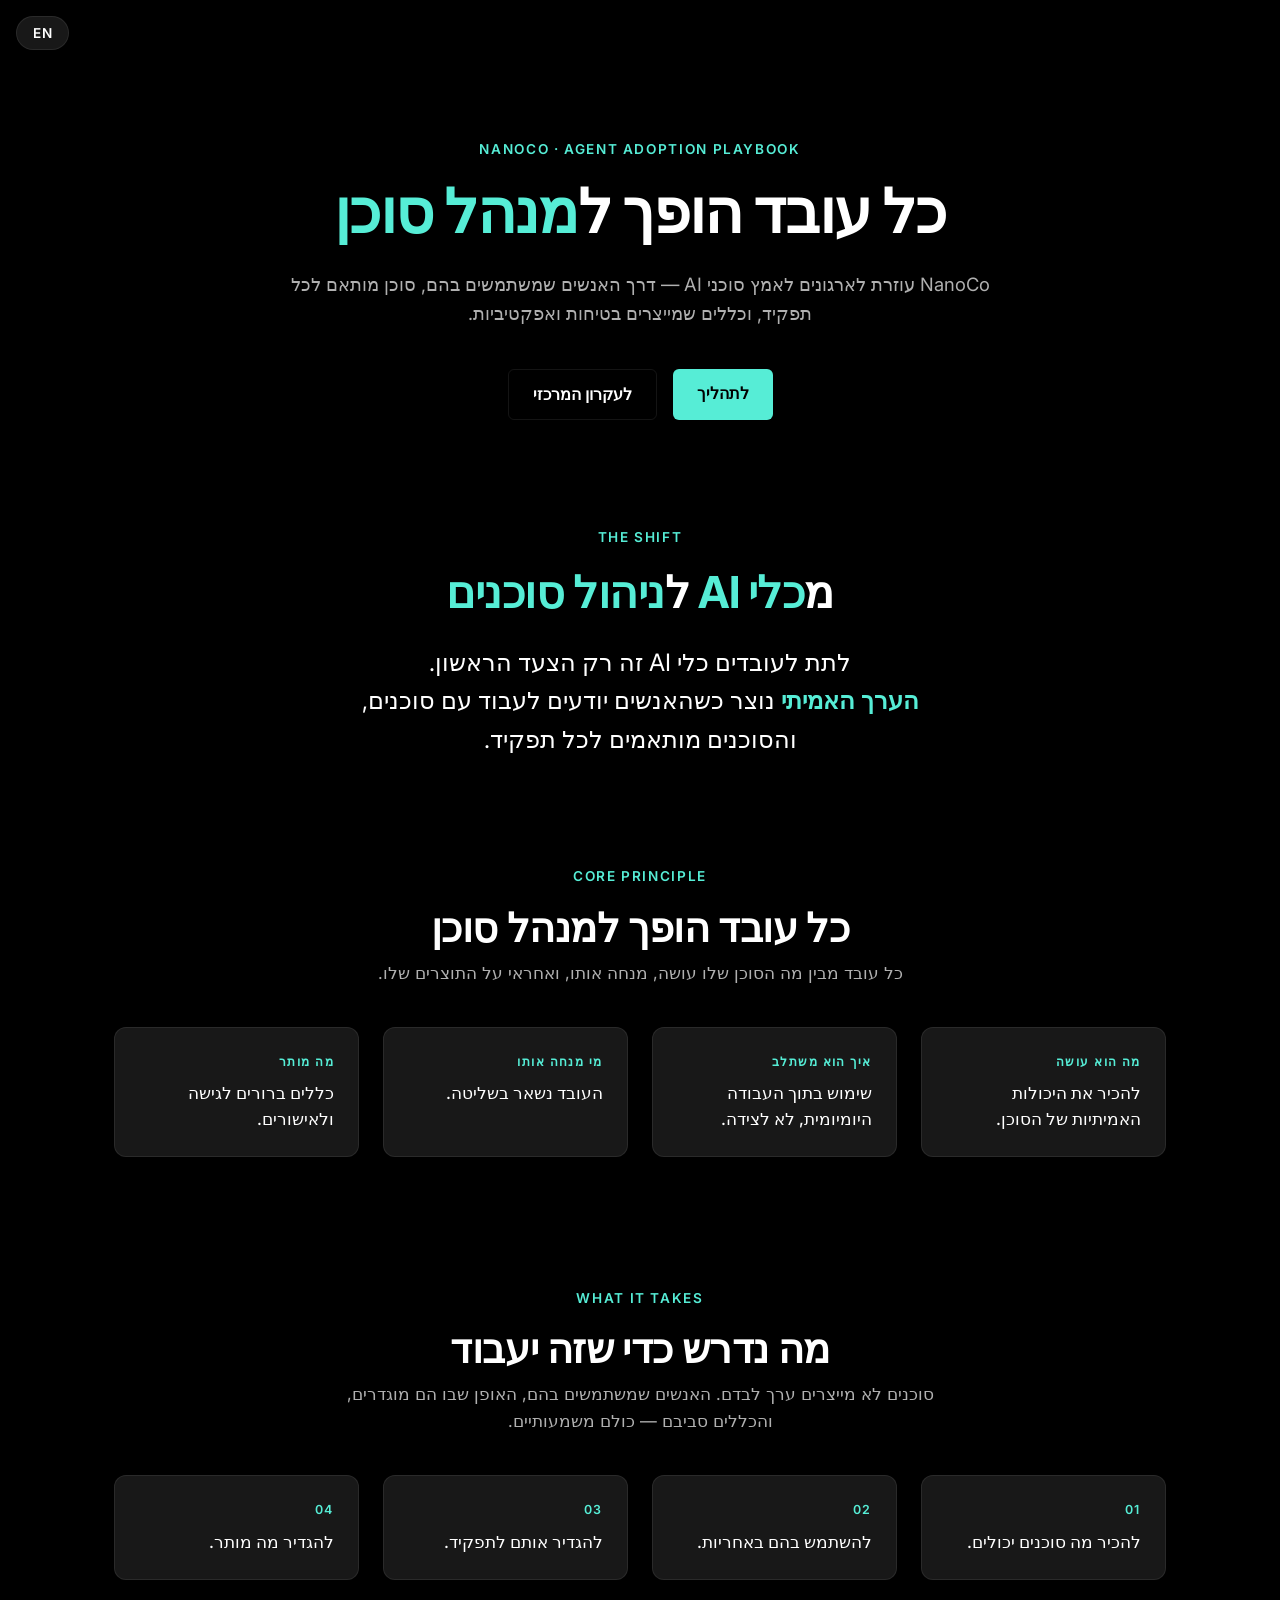
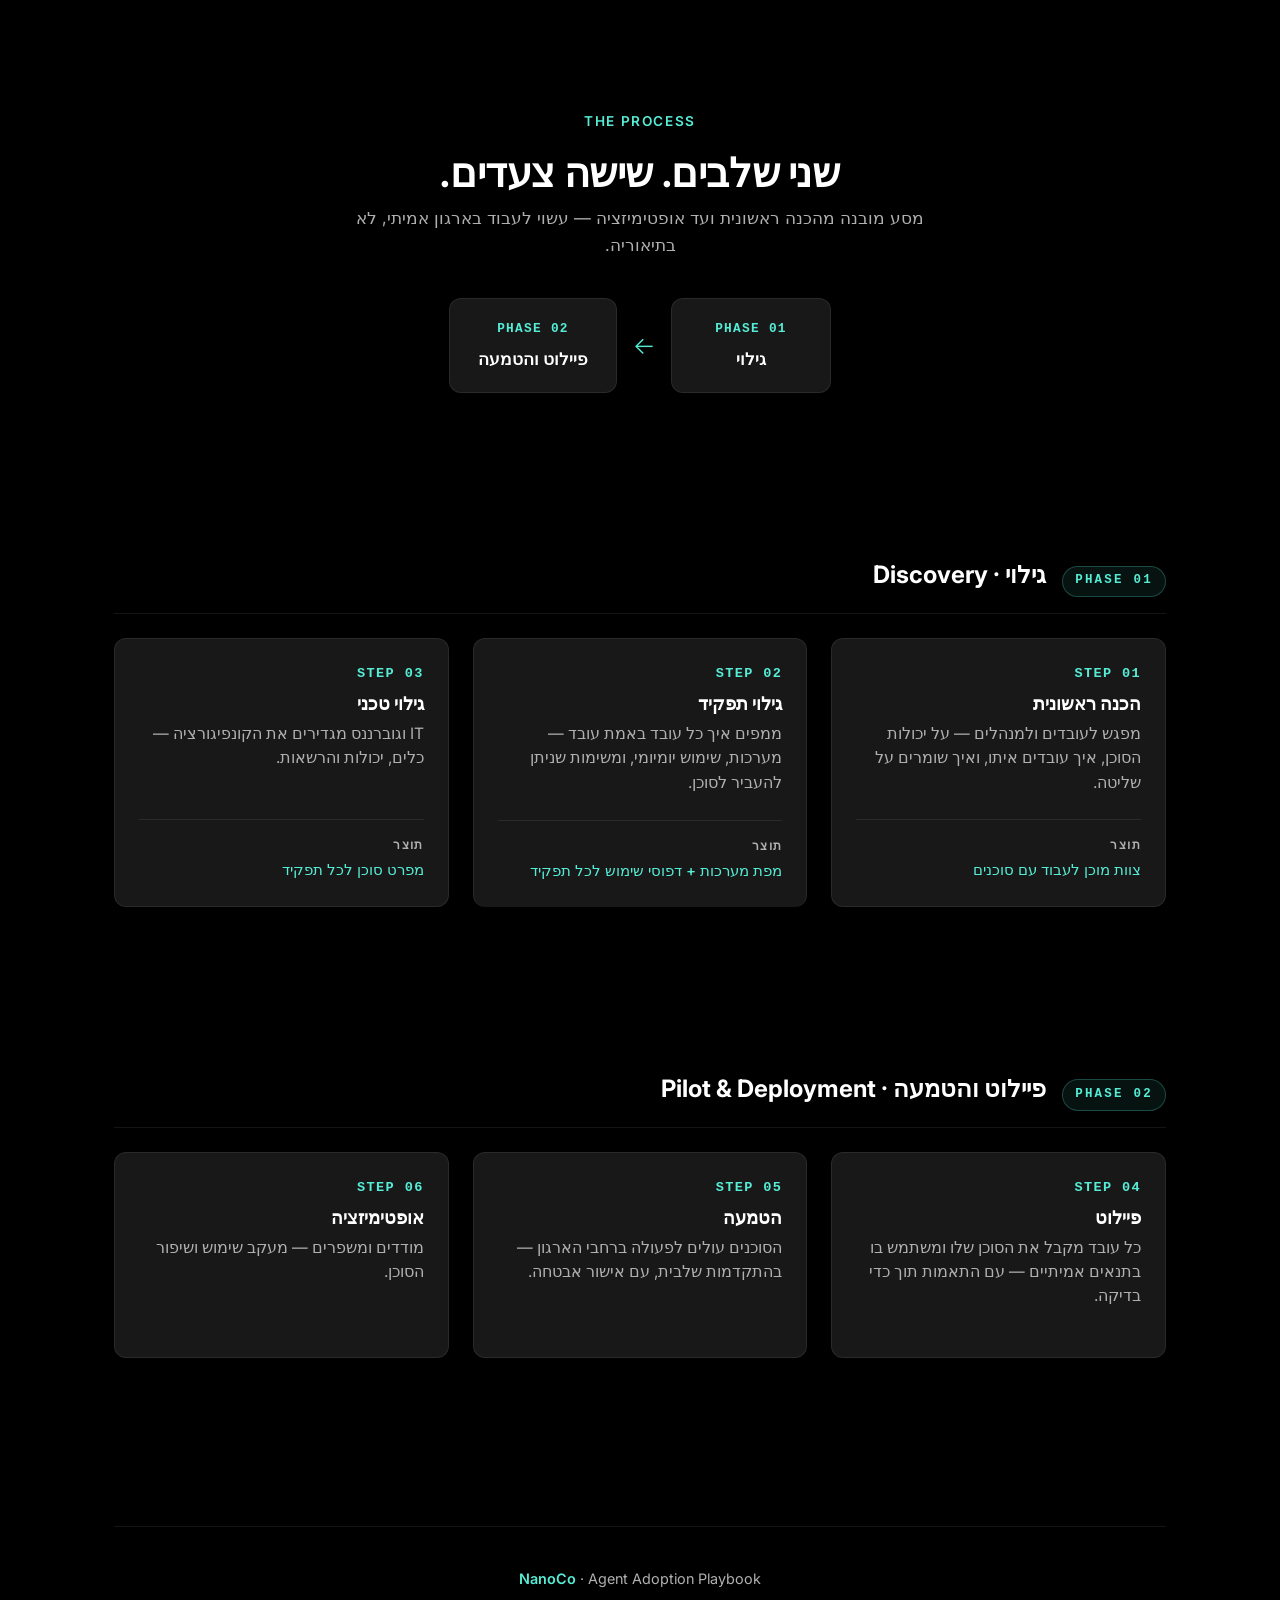
==== commit 8f17867a: "refactor(agent-readiness): align with Agent Adoption Playbook deck One-to-one with the deck at nanoc" ====
--- a/projects/agent-readiness-framework/index.html
+++ b/projects/agent-readiness-framework/index.html
@@ -3,8 +3,8 @@
 <head>
   <meta charset="UTF-8" />
   <meta name="viewport" content="width=device-width, initial-scale=1.0" />
-  <title>NanoCo · Agent Readiness & Design Framework</title>
-  <meta name="description" content="NanoCo helps organizations understand, design and deploy AI Agents in a responsible, secure and effective way." />
+  <title>NanoCo · Agent Adoption Playbook</title>
+  <meta name="description" content="NanoCo Agent Adoption Playbook — turning AI tools into managed agents, role by role." />
   <link rel="stylesheet" href="/shared/css/nanoco-design-system.css" />
 </head>
 <body>
@@ -19,325 +19,241 @@
 
     <!-- ===================== HERO ===================== -->
     <section class="nc-hero">
-      <span class="nc-eyebrow">
-        <span data-lang="he">מסגרת התכנון של NanoCo</span>
-        <span data-lang="en">Agent Readiness &amp; Design Framework</span>
-      </span>
-      <h1 data-lang="he">כל עובד הופך למנהל של <span class="nc-primary">כוח עבודה דיגיטלי</span></h1>
-      <h1 data-lang="en">Every Employee Becomes an <span class="nc-primary">AI Workforce Manager</span></h1>
-      <p data-lang="he">NanoCo עוזרת לארגונים להבין, לתכנן ולהטמיע AI Agents בצורה אחראית, בטוחה ואפקטיבית.</p>
-      <p data-lang="en">NanoCo helps organizations understand, design and deploy AI Agents in a responsible, secure and effective way.</p>
+      <span class="nc-eyebrow">NanoCo · Agent Adoption Playbook</span>
+      <h1 data-lang="he">כל עובד הופך ל<span class="nc-primary">מנהל סוכן</span></h1>
+      <h1 data-lang="en">Every Employee Becomes an <span class="nc-primary">Agent Manager</span></h1>
+      <p data-lang="he">NanoCo עוזרת לארגונים לאמץ סוכני AI — דרך האנשים שמשתמשים בהם, סוכן מותאם לכל תפקיד, וכללים שמייצרים בטיחות ואפקטיביות.</p>
+      <p data-lang="en">NanoCo helps organizations adopt AI agents — through the people who use them, configured per role, with rules that keep them safe and effective.</p>
       <div class="nc-cta-row">
-        <a href="#framework" class="nc-btn nc-btn--primary">
-          <span data-lang="he">התחל את המסע</span>
-          <span data-lang="en">Start The Journey</span>
+        <a href="#process" class="nc-btn nc-btn--primary">
+          <span data-lang="he">לתהליך</span>
+          <span data-lang="en">See The Process</span>
         </a>
-        <a href="#approach" class="nc-btn nc-btn--ghost">
-          <span data-lang="he">צפה במתודולוגיה</span>
-          <span data-lang="en">View The Methodology</span>
+        <a href="#core-principle" class="nc-btn nc-btn--ghost">
+          <span data-lang="he">לעקרון המרכזי</span>
+          <span data-lang="en">Core Principle</span>
         </a>
       </div>
     </section>
 
-    <!-- ===================== THE SHIFT (NEW) ===================== -->
+    <!-- ===================== FROM AI TOOLS TO AGENT MANAGEMENT ===================== -->
     <section class="nc-section nc-shift">
       <span class="nc-eyebrow">The Shift</span>
-      <h2 data-lang="he">מעולם של כלי AI לעולם של <span class="nc-primary">ניהול כוח עבודה דיגיטלי</span></h2>
-      <h2 data-lang="en">From AI Tools to <span class="nc-primary">AI Workforce Management</span></h2>
+      <h2 data-lang="he">מ<span class="nc-primary">כלי AI</span> ל<span class="nc-primary">ניהול סוכנים</span></h2>
+      <h2 data-lang="en">From <span class="nc-primary">AI Tools</span> To <span class="nc-primary">Agent Management</span></h2>
 
       <div class="nc-shift-lines" data-lang="he">
-        AI הוא לא עוד כלי.<br/>
-        הוא <span class="nc-emph">כוח עבודה</span>.<br/>
-        והעובד הוא המנהל שלו.
+        לתת לעובדים כלי AI זה רק הצעד הראשון.<br/>
+        <span class="nc-emph">הערך האמיתי</span> נוצר כשהאנשים יודעים לעבוד עם סוכנים,<br/>
+        והסוכנים מותאמים לכל תפקיד.
       </div>
       <div class="nc-shift-lines" data-lang="en">
-        AI is not another tool.<br/>
-        It is a <span class="nc-emph">workforce</span>.<br/>
-        And the employee becomes its manager.
-      </div>
-    </section>
-
-    <!-- ===================== WHY AGENT READINESS ===================== -->
+        Giving employees AI tools is just the first step.<br/>
+        <span class="nc-emph">Real value</span> comes when people know how to work with agents,<br/>
+        and agents are configured for each specific role.
+      </div>
+    </section>
+
+    <!-- ===================== CORE PRINCIPLE ===================== -->
+    <section class="nc-section" id="core-principle">
+      <div class="nc-section-header">
+        <span class="nc-eyebrow">Core Principle</span>
+        <h2 data-lang="he">כל עובד הופך למנהל סוכן</h2>
+        <h2 data-lang="en">Every employee becomes an Agent Manager</h2>
+        <p data-lang="he">כל עובד מבין מה הסוכן שלו עושה, מנחה אותו, ואחראי על התוצרים שלו.</p>
+        <p data-lang="en">Each employee understands what their agent does, directs it, and is accountable for its outputs.</p>
+      </div>
+
+      <div class="nc-pillars">
+        <div class="nc-pillar">
+          <span class="nc-pillar-label" data-lang="he">מה הוא עושה</span>
+          <span class="nc-pillar-label" data-lang="en">What it does</span>
+          <span class="nc-pillar-value" data-lang="he">להכיר את היכולות האמיתיות של הסוכן.</span>
+          <span class="nc-pillar-value" data-lang="en">Know the agent's actual capabilities.</span>
+        </div>
+        <div class="nc-pillar">
+          <span class="nc-pillar-label" data-lang="he">איך הוא משתלב</span>
+          <span class="nc-pillar-label" data-lang="en">How it fits</span>
+          <span class="nc-pillar-value" data-lang="he">שימוש בתוך העבודה היומיומית, לא לצידה.</span>
+          <span class="nc-pillar-value" data-lang="en">Use it inside daily work, not alongside it.</span>
+        </div>
+        <div class="nc-pillar">
+          <span class="nc-pillar-label" data-lang="he">מי מנחה אותו</span>
+          <span class="nc-pillar-label" data-lang="en">Who directs it</span>
+          <span class="nc-pillar-value" data-lang="he">העובד נשאר בשליטה.</span>
+          <span class="nc-pillar-value" data-lang="en">The employee stays in control.</span>
+        </div>
+        <div class="nc-pillar">
+          <span class="nc-pillar-label" data-lang="he">מה מותר</span>
+          <span class="nc-pillar-label" data-lang="en">What's allowed</span>
+          <span class="nc-pillar-value" data-lang="he">כללים ברורים לגישה ולאישורים.</span>
+          <span class="nc-pillar-value" data-lang="en">Clear rules on access and approvals.</span>
+        </div>
+      </div>
+    </section>
+
+    <!-- ===================== WHAT IT TAKES ===================== -->
     <section class="nc-section">
       <div class="nc-section-header">
-        <span class="nc-eyebrow">Why Agent Readiness</span>
-        <h2 data-lang="he">למה ארגונים צריכים מסגרת</h2>
-        <h2 data-lang="en">Why Organizations Need a Framework</h2>
-      </div>
-
-      <div class="nc-grid">
-        <div class="nc-num-card">
-          <span class="nc-num">01</span>
-          <h3 data-lang="he">העובדים לא יודעים מה לבקש</h3>
-          <h3 data-lang="en">Employees don't know what to ask for</h3>
-          <p data-lang="he">בלי שפה משותפת ובלי מודל מנטלי של "סוכן", העובד נשאר במקום.</p>
-          <p data-lang="en">Without a shared language and a mental model for "agent", employees stay stuck.</p>
-        </div>
-        <div class="nc-num-card">
-          <span class="nc-num">02</span>
-          <h3 data-lang="he">מחלקת ה‑IT לא יודעת מה לאשר</h3>
-          <h3 data-lang="en">IT doesn't know what to approve</h3>
-          <p data-lang="he">בקשות מגיעות בלי הקשר, בלי תיעוד הרשאות, בלי גבולות אבטחה — והכל נתקע.</p>
-          <p data-lang="en">Requests arrive without context, permission scopes or security boundaries — and everything stalls.</p>
-        </div>
-        <div class="nc-num-card">
-          <span class="nc-num">03</span>
-          <h3 data-lang="he">ההנהלה לא יודעת איפה ייווצר הערך</h3>
-          <h3 data-lang="en">Leadership doesn't know where value will be created</h3>
-          <p data-lang="he">השקעות מפוזרות בין יוזמות מבודדות — בלי תמונה ארגונית אחת של ROI.</p>
-          <p data-lang="en">Investments scatter across isolated initiatives — with no single organizational picture of ROI.</p>
-        </div>
-      </div>
-    </section>
-
-    <!-- ===================== NANOCO APPROACH ===================== -->
-    <section class="nc-section" id="approach">
+        <span class="nc-eyebrow">What It Takes</span>
+        <h2 data-lang="he">מה נדרש כדי שזה יעבוד</h2>
+        <h2 data-lang="en">What It Takes To Make It Work</h2>
+        <p data-lang="he">סוכנים לא מייצרים ערך לבדם. האנשים שמשתמשים בהם, האופן שבו הם מוגדרים, והכללים סביבם — כולם משמעותיים.</p>
+        <p data-lang="en">Agents don't deliver value on their own. The people using them, the way they're set up, and the rules around them all matter.</p>
+      </div>
+
+      <div class="nc-pillars">
+        <div class="nc-pillar">
+          <span class="nc-pillar-label">01</span>
+          <span class="nc-pillar-value" data-lang="he">להכיר מה סוכנים יכולים.</span>
+          <span class="nc-pillar-value" data-lang="en">Know what agents can do.</span>
+        </div>
+        <div class="nc-pillar">
+          <span class="nc-pillar-label">02</span>
+          <span class="nc-pillar-value" data-lang="he">להשתמש בהם באחריות.</span>
+          <span class="nc-pillar-value" data-lang="en">Use them responsibly.</span>
+        </div>
+        <div class="nc-pillar">
+          <span class="nc-pillar-label">03</span>
+          <span class="nc-pillar-value" data-lang="he">להגדיר אותם לתפקיד.</span>
+          <span class="nc-pillar-value" data-lang="en">Configure them for the job.</span>
+        </div>
+        <div class="nc-pillar">
+          <span class="nc-pillar-label">04</span>
+          <span class="nc-pillar-value" data-lang="he">להגדיר מה מותר.</span>
+          <span class="nc-pillar-value" data-lang="en">Define what's allowed.</span>
+        </div>
+      </div>
+    </section>
+
+    <!-- ===================== THE PROCESS (overview) ===================== -->
+    <section class="nc-section" id="process">
       <div class="nc-section-header">
-        <span class="nc-eyebrow">The Approach</span>
-        <h2 data-lang="he">הגישה של NanoCo</h2>
-        <h2 data-lang="en">The NanoCo Approach</h2>
-        <p data-lang="he">אנחנו לא מתחילים מהטכנולוגיה. אנחנו מתחילים מהעובדים.</p>
-        <p data-lang="en">We don't start with the technology. We start with the people.</p>
+        <span class="nc-eyebrow">The Process</span>
+        <h2 data-lang="he">שני שלבים. שישה צעדים.</h2>
+        <h2 data-lang="en">Two Phases. Six Steps.</h2>
+        <p data-lang="he">מסע מובנה מהכנה ראשונית ועד אופטימיזציה — עשוי לעבוד בארגון אמיתי, לא בתיאוריה.</p>
+        <p data-lang="en">A structured journey from initial enablement to optimization — designed to work in a real organization, not in theory.</p>
       </div>
 
       <div class="nc-flow">
         <div class="nc-flow-step">
-          <span class="nc-flow-num">01</span>
-          Understand The Work
+          <span class="nc-flow-num">PHASE 01</span>
+          <span data-lang="he">גילוי</span>
+          <span data-lang="en">Discovery</span>
         </div>
         <div class="nc-flow-arrow"><span data-lang="he">←</span><span data-lang="en">→</span></div>
         <div class="nc-flow-step">
-          <span class="nc-flow-num">02</span>
-          Design The Agent
-        </div>
-        <div class="nc-flow-arrow"><span data-lang="he">←</span><span data-lang="en">→</span></div>
-        <div class="nc-flow-step">
-          <span class="nc-flow-num">03</span>
-          Validate In Reality
-        </div>
-        <div class="nc-flow-arrow"><span data-lang="he">←</span><span data-lang="en">→</span></div>
-        <div class="nc-flow-step">
-          <span class="nc-flow-num">04</span>
-          Deploy At Scale
-        </div>
-      </div>
-    </section>
-
-    <!-- ===================== WHAT MAKES NANOCO DIFFERENT (NEW) ===================== -->
+          <span class="nc-flow-num">PHASE 02</span>
+          <span data-lang="he">פיילוט והטמעה</span>
+          <span data-lang="en">Pilot &amp; Deployment</span>
+        </div>
+      </div>
+    </section>
+
+    <!-- ===================== PHASE 1 · DISCOVERY ===================== -->
     <section class="nc-section">
-      <div class="nc-section-header">
-        <span class="nc-eyebrow">What Makes NanoCo Different</span>
-        <h2 data-lang="he">מה הופך אותנו לשונים</h2>
-        <h2 data-lang="en">What Makes Us Different</h2>
-      </div>
-
-      <div class="nc-different">
-        <p class="nc-different-head" data-lang="he">תהליך ה‑Discovery מבוצע על ידי AI Agents.</p>
-        <p class="nc-different-head" data-lang="en">The Discovery process is performed by AI Agents.</p>
-
-        <ul data-lang="he">
-          <li>לא על ידי יועצים.</li>
-          <li>לא על ידי שאלונים.</li>
-          <li>לא על ידי מצגות.</li>
-        </ul>
-        <ul data-lang="en">
-          <li>Not consultants.</li>
-          <li>Not surveys.</li>
-          <li>Not workshops.</li>
-        </ul>
-
-        <p class="nc-different-foot" data-lang="he">הארגון חווה כבר בשלב הראשון את הטכנולוגיה שהוא עומד להטמיע.</p>
-        <p class="nc-different-foot" data-lang="en">Organizations experience the technology from day one.</p>
-      </div>
-    </section>
-
-    <!-- ===================== TRADITIONAL vs NANOCO ===================== -->
+      <div class="nc-phase">
+        <div class="nc-phase-header">
+          <span class="nc-phase-tag">Phase 01</span>
+          <h3 data-lang="he">גילוי · Discovery</h3>
+          <h3 data-lang="en">Discovery</h3>
+        </div>
+
+        <div class="nc-grid">
+          <div class="nc-step-card">
+            <span class="nc-step-num">STEP 01</span>
+            <h4 data-lang="he">הכנה ראשונית</h4>
+            <h4 data-lang="en">Initial Enablement</h4>
+            <p data-lang="he">מפגש לעובדים ולמנהלים — על יכולות הסוכן, איך עובדים איתו, ואיך שומרים על שליטה.</p>
+            <p data-lang="en">A session for employees and managers — covering agents' capabilities, how to work with them, and maintaining control.</p>
+            <div class="nc-output-line">
+              <span class="nc-output-label">
+                <span data-lang="he">תוצר</span><span data-lang="en">Output</span>
+              </span>
+              <span class="nc-output-value">
+                <span data-lang="he">צוות מוכן לעבוד עם סוכנים</span>
+                <span data-lang="en">Team ready to use agents</span>
+              </span>
+            </div>
+          </div>
+
+          <a href="/projects/agent-readiness-framework/role-discovery" class="nc-step-card" style="text-decoration:none; border-bottom:none;">
+            <span class="nc-step-num">STEP 02</span>
+            <h4 data-lang="he">גילוי תפקיד</h4>
+            <h4 data-lang="en">Role Discovery</h4>
+            <p data-lang="he">ממפים איך כל עובד באמת עובד — מערכות, שימוש יומיומי, ומשימות שניתן להעביר לסוכן.</p>
+            <p data-lang="en">We map how each employee actually works — examining systems, daily usage, and handoff‑ready tasks.</p>
+            <div class="nc-output-line">
+              <span class="nc-output-label">
+                <span data-lang="he">תוצר</span><span data-lang="en">Output</span>
+              </span>
+              <span class="nc-output-value">
+                <span data-lang="he">מפת מערכות + דפוסי שימוש לכל תפקיד</span>
+                <span data-lang="en">System map + usage patterns per role</span>
+              </span>
+            </div>
+          </a>
+
+          <div class="nc-step-card">
+            <span class="nc-step-num">STEP 03</span>
+            <h4 data-lang="he">גילוי טכני</h4>
+            <h4 data-lang="en">Technical Discovery</h4>
+            <p data-lang="he">IT וגוברננס מגדירים את הקונפיגורציה — כלים, יכולות והרשאות.</p>
+            <p data-lang="en">IT and governance define the setup — for tools, skills, and permissions.</p>
+            <div class="nc-output-line">
+              <span class="nc-output-label">
+                <span data-lang="he">תוצר</span><span data-lang="en">Output</span>
+              </span>
+              <span class="nc-output-value">
+                <span data-lang="he">מפרט סוכן לכל תפקיד</span>
+                <span data-lang="en">Agent spec per role</span>
+              </span>
+            </div>
+          </div>
+        </div>
+      </div>
+    </section>
+
+    <!-- ===================== PHASE 2 · PILOT & DEPLOYMENT ===================== -->
     <section class="nc-section">
-      <div class="nc-section-header">
-        <span class="nc-eyebrow">Traditional vs NanoCo</span>
-        <h2 data-lang="he">אנחנו לא משתמשים ביועצים <span class="nc-muted">כדי</span> לאפיין סוכנים.<br/>אנחנו משתמשים <span class="nc-primary">בסוכנים</span> כדי לאפיין סוכנים.</h2>
-        <h2 data-lang="en">We don't use consultants <span class="nc-muted">to</span> design agents.<br/>We use <span class="nc-primary">agents</span> to design agents.</h2>
-      </div>
-
-      <div class="nc-compare">
-        <div class="nc-compare-col nc-compare-col--accent">
-          <h4>Traditional</h4>
-          <ul>
-            <li>Consultants</li>
-            <li>Interviews</li>
-            <li>PowerPoints</li>
-            <li>Recommendations</li>
-          </ul>
-        </div>
-        <div class="nc-compare-col nc-compare-col--primary">
-          <h4>NanoCo</h4>
-          <ul>
-            <li>Agent Discovery</li>
-            <li>Workflow Intelligence</li>
-            <li>Agent Design</li>
-            <li>Deployment Blueprint</li>
-          </ul>
-        </div>
-      </div>
-
-      <p class="nc-explainer" data-lang="he">
-        הסוכנים שלנו מקיימים שיחות עם העובדים, צופים בתהליכים, ולומדים את ההקשר העסקי של כל תפקיד — ומחזירים מודל עבודה חי במקום מסמך סטטי.
-      </p>
-      <p class="nc-explainer" data-lang="en">
-        Our agents hold real conversations with employees, observe their workflows and learn the business context of each role — producing a living working model rather than a static document.
-      </p>
-    </section>
-
-    <!-- ===================== THE FRAMEWORK (10 cards) ===================== -->
-    <section class="nc-section" id="framework">
-      <div class="nc-section-header">
-        <span class="nc-eyebrow">The Framework</span>
-        <h2 data-lang="he">עשרת השלבים</h2>
-        <h2 data-lang="en">The 10 Stages</h2>
-        <p data-lang="he">מסע מובנה מ‑Kickoff ועד Deployment — בנוי שלב‑שלב, עם תוצרים מדידים.</p>
-        <p data-lang="en">A structured journey from Kickoff to Deployment — stage by stage, with measurable outputs.</p>
-      </div>
-
-      <div class="nc-grid">
-        <div class="nc-num-card"><span class="nc-num">01</span><h3>Executive &amp; IT Kickoff</h3>
-          <p data-lang="he">יישור ציפיות עם הנהלה ו‑IT.</p>
-          <p data-lang="en">Alignment with leadership and IT.</p>
-        </div>
-        <div class="nc-num-card"><span class="nc-num">02</span><h3>Organization Readiness</h3>
-          <p data-lang="he">מיפוי בשלות ארגונית לאימוץ סוכנים.</p>
-          <p data-lang="en">Mapping organizational readiness for agent adoption.</p>
-        </div>
-        <div class="nc-num-card"><span class="nc-num">03</span><h3>Role Discovery</h3>
-          <p data-lang="he">הבנה לעומק של מה כל תפקיד באמת עושה.</p>
-          <p data-lang="en">A deep understanding of what every role actually does.</p>
-        </div>
-        <div class="nc-num-card"><span class="nc-num">04</span><h3>Workflow Mapping</h3>
-          <p data-lang="he">זיהוי תהליכים, צווארי בקבוק והזדמנויות.</p>
-          <p data-lang="en">Identifying processes, bottlenecks and opportunities.</p>
-        </div>
-        <div class="nc-num-card"><span class="nc-num">05</span><h3>Agent Design</h3>
-          <p data-lang="he">אפיון הסוכן — Skills, הרשאות, החלטות.</p>
-          <p data-lang="en">Specifying the agent — skills, permissions, decisions.</p>
-        </div>
-        <div class="nc-num-card"><span class="nc-num">06</span><h3>IT &amp; Security Validation</h3>
-          <p data-lang="he">תיקוף מערכות, הרשאות וקווי אבטחה.</p>
-          <p data-lang="en">Validating systems, permissions and security boundaries.</p>
-        </div>
-        <div class="nc-num-card"><span class="nc-num">07</span><h3>Pilot Configuration</h3>
-          <p data-lang="he">הקמת סביבת פיילוט ייעודית.</p>
-          <p data-lang="en">Setting up a dedicated pilot environment.</p>
-        </div>
-        <div class="nc-num-card"><span class="nc-num">08</span><h3>Pilot Experience</h3>
-          <p data-lang="he">הפעלת הסוכן בקרב משתמשים אמיתיים.</p>
-          <p data-lang="en">Running the agent with real users.</p>
-        </div>
-        <div class="nc-num-card"><span class="nc-num">09</span><h3>Experience Analysis</h3>
-          <p data-lang="he">ניתוח ביצועים, אימוץ, וההשפעה בפועל.</p>
-          <p data-lang="en">Analyzing performance, adoption and real impact.</p>
-        </div>
-        <div class="nc-num-card"><span class="nc-num">10</span><h3>Deployment Ready Package</h3>
-          <p data-lang="he">חבילת הטמעה מלאה לכלל הארגון.</p>
-          <p data-lang="en">A full deployment package for the entire organization.</p>
-        </div>
-      </div>
-    </section>
-
-    <!-- ===================== WHAT THE AGENT LEARNS ===================== -->
-    <section class="nc-section">
-      <div class="nc-section-header">
-        <span class="nc-eyebrow">What The Agent Learns</span>
-        <h2 data-lang="he">מה הסוכן לומד</h2>
-        <h2 data-lang="en">What The Agent Learns</h2>
-        <p data-lang="he">במהלך תהליך ה‑Discovery הסוכן מתעד את ה‑DNA האמיתי של התפקיד.</p>
-        <p data-lang="en">During the Discovery process the agent maps the real DNA of each role.</p>
-      </div>
-
-      <div class="nc-tags">
-        <span class="nc-tag">Daily workflows</span>
-        <span class="nc-tag">Repetitive tasks</span>
-        <span class="nc-tag">Systems</span>
-        <span class="nc-tag">Bottlenecks</span>
-        <span class="nc-tag">Opportunities</span>
-        <span class="nc-tag">Decision points</span>
-        <span class="nc-tag">Security constraints</span>
-      </div>
-    </section>
-
-    <!-- ===================== OUTPUTS ===================== -->
-    <section class="nc-section">
-      <div class="nc-section-header">
-        <span class="nc-eyebrow">Outputs</span>
-        <h2 data-lang="he">התוצרים</h2>
-        <h2 data-lang="en">The Outputs</h2>
-        <p data-lang="he">שישה תוצרים מובנים שמלווים את הארגון אחרי שהתהליך מסתיים.</p>
-        <p data-lang="en">Six structured outputs that stay with the organization long after the process ends.</p>
-      </div>
-
-      <div class="nc-grid">
-        <div class="nc-num-card"><span class="nc-num">→ Output 01</span><h3>Role Intelligence</h3>
-          <p data-lang="he">מודיעין מלא על כל תפקיד שמופה בתהליך.</p>
-          <p data-lang="en">Complete intelligence on every role mapped in the process.</p>
-        </div>
-        <div class="nc-num-card"><span class="nc-num">→ Output 02</span><h3>Workflow Opportunity Map</h3>
-          <p data-lang="he">מפה ויזואלית של ההזדמנויות לאוטומציה והעצמה.</p>
-          <p data-lang="en">A visual map of automation and augmentation opportunities.</p>
-        </div>
-        <div class="nc-num-card"><span class="nc-num">→ Output 03</span><h3>Agent Blueprint</h3>
-          <p data-lang="he">אפיון טכני ועסקי מלא של הסוכן.</p>
-          <p data-lang="en">A full technical and business blueprint of the agent.</p>
-        </div>
-        <div class="nc-num-card"><span class="nc-num">→ Output 04</span><h3>IT &amp; Security Map</h3>
-          <p data-lang="he">תרשים הרשאות, מערכות וקווי אבטחה.</p>
-          <p data-lang="en">A diagram of permissions, systems and security lines.</p>
-        </div>
-        <div class="nc-num-card"><span class="nc-num">→ Output 05</span><h3>Pilot Findings</h3>
-          <p data-lang="he">ממצאים מהפיילוט — מה עבד, מה לא, ולמה.</p>
-          <p data-lang="en">Pilot findings — what worked, what didn't, and why.</p>
-        </div>
-        <div class="nc-num-card"><span class="nc-num">→ Output 06</span><h3>Rollout Plan</h3>
-          <p data-lang="he">תוכנית פריסה מדורגת לארגון כולו.</p>
-          <p data-lang="en">A phased rollout plan for the entire organization.</p>
-        </div>
-      </div>
-    </section>
-
-    <!-- ===================== FINAL ===================== -->
-    <section class="nc-section">
-      <div class="nc-final">
-        <span class="nc-eyebrow">Deployment Ready Organization</span>
-        <h2 data-lang="he">בסיום התהליך הארגון יודע</h2>
-        <h2 data-lang="en">At The End Of The Process, The Organization Knows</h2>
-
-        <ul data-lang="he">
-          <li>איזה סוכנים צריך</li>
-          <li>לאילו תפקידים</li>
-          <li>אילו Skills נדרשים</li>
-          <li>אילו מערכות מעורבות</li>
-          <li>אילו הרשאות נדרשות</li>
-          <li>ואיך נראה תהליך ההטמעה</li>
-        </ul>
-        <ul data-lang="en">
-          <li>Which agents it needs</li>
-          <li>For which roles</li>
-          <li>Which skills are required</li>
-          <li>Which systems are involved</li>
-          <li>Which permissions are required</li>
-          <li>What the rollout process looks like</li>
-        </ul>
-
-        <p class="nc-final-statement" data-lang="he">
-          אנחנו לא מטמיעים סוכנים.<br/>
-          אנחנו <em>בונים כוח עבודה דיגיטלי</em> סביב האנשים שלכם.
-        </p>
-        <p class="nc-final-statement" data-lang="en">
-          We do not deploy agents.<br/>
-          We <em>design a digital workforce</em> around your people.
-        </p>
+      <div class="nc-phase">
+        <div class="nc-phase-header">
+          <span class="nc-phase-tag">Phase 02</span>
+          <h3 data-lang="he">פיילוט והטמעה · Pilot &amp; Deployment</h3>
+          <h3 data-lang="en">Pilot &amp; Deployment</h3>
+        </div>
+
+        <div class="nc-grid">
+          <div class="nc-step-card">
+            <span class="nc-step-num">STEP 04</span>
+            <h4 data-lang="he">פיילוט</h4>
+            <h4 data-lang="en">Pilot</h4>
+            <p data-lang="he">כל עובד מקבל את הסוכן שלו ומשתמש בו בתנאים אמיתיים — עם התאמות תוך כדי בדיקה.</p>
+            <p data-lang="en">Each employee gets their agent and uses it in real conditions — with adjustments during testing.</p>
+          </div>
+
+          <div class="nc-step-card">
+            <span class="nc-step-num">STEP 05</span>
+            <h4 data-lang="he">הטמעה</h4>
+            <h4 data-lang="en">Deployment</h4>
+            <p data-lang="he">הסוכנים עולים לפעולה ברחבי הארגון — בהתקדמות שלבית, עם אישור אבטחה.</p>
+            <p data-lang="en">Agents go live across the organization — with staged rollout and security sign‑off.</p>
+          </div>
+
+          <div class="nc-step-card">
+            <span class="nc-step-num">STEP 06</span>
+            <h4 data-lang="he">אופטימיזציה</h4>
+            <h4 data-lang="en">Optimization</h4>
+            <p data-lang="he">מודדים ומשפרים — מעקב שימוש ושיפור הסוכן.</p>
+            <p data-lang="en">Measure and improve — usage tracking and agent refinement.</p>
+          </div>
+        </div>
       </div>
     </section>
 
     <footer class="nc-footer">
-      <span class="nc-primary">NanoCo</span> · Agent Readiness &amp; Design Framework · V2
+      <span class="nc-primary">NanoCo</span> · Agent Adoption Playbook
     </footer>
 
   </main>
--- a/shared/css/nanoco-design-system.css
+++ b/shared/css/nanoco-design-system.css
@@ -293,6 +293,285 @@
 }
 
 /* ============================================================
+   Back link (page header)
+   ============================================================ */
+.nc-back {
+  display: inline-flex;
+  align-items: center;
+  gap: 0.4rem;
+  color: var(--nc-text-muted);
+  font-size: 0.9rem;
+  padding: 1.25rem 0 0;
+  text-decoration: none;
+  border-bottom: none;
+  transition: color 0.15s ease;
+}
+.nc-back:hover {
+  color: var(--nc-primary);
+  border-bottom: none;
+}
+.nc-back::before {
+  content: "←";
+  color: var(--nc-primary);
+}
+[dir="ltr"] .nc-back::before { content: "←"; }
+[dir="rtl"] .nc-back::before { content: "→"; }
+
+/* ============================================================
+   Vertical timeline (Discovery process)
+   ============================================================ */
+.nc-timeline {
+  max-width: 720px;
+  margin: 0 auto;
+  position: relative;
+  padding-inline-start: 2.5rem;
+}
+.nc-timeline::before {
+  content: "";
+  position: absolute;
+  top: 0.5rem;
+  bottom: 0.5rem;
+  inset-inline-start: 0.75rem;
+  width: 2px;
+  background: linear-gradient(to bottom, var(--nc-primary), transparent);
+  opacity: 0.4;
+}
+.nc-timeline-step {
+  position: relative;
+  padding: 0 0 var(--nc-space-md) 0;
+}
+.nc-timeline-step::before {
+  content: "";
+  position: absolute;
+  inset-inline-start: -2rem;
+  top: 0.45rem;
+  width: 0.85rem;
+  height: 0.85rem;
+  border-radius: 999px;
+  background: var(--nc-primary);
+  box-shadow: 0 0 0 4px rgba(86, 237, 214, 0.15);
+}
+.nc-timeline-step h3 {
+  font-size: 1.1rem;
+  margin: 0 0 0.35rem;
+}
+.nc-timeline-step p {
+  color: var(--nc-text-muted);
+  margin: 0;
+  font-size: 0.98rem;
+}
+.nc-timeline-step .nc-timeline-num {
+  font-family: 'SF Mono', Monaco, monospace;
+  color: var(--nc-primary);
+  font-size: 0.8rem;
+  font-weight: 600;
+  letter-spacing: 0.12em;
+  display: block;
+  margin-bottom: 0.2rem;
+}
+
+/* ============================================================
+   Report preview (Role Intelligence Report mock)
+   ============================================================ */
+.nc-report {
+  max-width: 760px;
+  margin: 0 auto;
+  background: var(--nc-panel);
+  border: 1px solid var(--nc-border);
+  border-radius: var(--nc-radius-lg);
+  overflow: hidden;
+}
+.nc-report-header {
+  padding: var(--nc-space-md);
+  border-bottom: 1px solid var(--nc-border);
+  display: flex;
+  flex-wrap: wrap;
+  align-items: baseline;
+  justify-content: space-between;
+  gap: 0.5rem;
+}
+.nc-report-header .nc-report-title {
+  font-weight: 700;
+  font-size: 1.1rem;
+}
+.nc-report-header .nc-report-meta {
+  color: var(--nc-text-muted);
+  font-family: 'SF Mono', Monaco, monospace;
+  font-size: 0.8rem;
+  letter-spacing: 0.08em;
+}
+.nc-report-body {
+  display: grid;
+  grid-template-columns: repeat(auto-fit, minmax(220px, 1fr));
+  gap: 1px;
+  background: var(--nc-border);
+}
+.nc-report-cell {
+  background: var(--nc-panel);
+  padding: 1.1rem var(--nc-space-md);
+}
+.nc-report-cell .nc-cell-label {
+  display: block;
+  color: var(--nc-text-muted);
+  font-size: 0.75rem;
+  letter-spacing: 0.12em;
+  text-transform: uppercase;
+  margin-bottom: 0.45rem;
+}
+.nc-report-cell .nc-cell-value {
+  color: var(--nc-text);
+  font-weight: 500;
+  font-size: 0.98rem;
+  line-height: 1.45;
+}
+.nc-report-cell .nc-cell-value .nc-primary { color: var(--nc-primary); }
+
+/* ============================================================
+   Pillars (Core Principle / What It Takes — 4 label+value cards)
+   ============================================================ */
+.nc-pillars {
+  display: grid;
+  grid-template-columns: repeat(auto-fit, minmax(240px, 1fr));
+  gap: var(--nc-space-md);
+}
+.nc-pillar {
+  background: var(--nc-panel);
+  border: 1px solid var(--nc-border);
+  border-radius: var(--nc-radius-md);
+  padding: var(--nc-space-md);
+  transition: border-color 0.2s ease, transform 0.2s ease;
+}
+.nc-pillar:hover {
+  border-color: var(--nc-primary);
+  transform: translateY(-2px);
+}
+.nc-pillar .nc-pillar-label {
+  display: block;
+  color: var(--nc-primary);
+  font-size: 0.78rem;
+  font-weight: 600;
+  letter-spacing: 0.12em;
+  text-transform: uppercase;
+  margin-bottom: 0.6rem;
+}
+.nc-pillar .nc-pillar-value {
+  display: block;
+  color: var(--nc-text);
+  font-size: 1.05rem;
+  font-weight: 500;
+  line-height: 1.5;
+}
+
+/* ============================================================
+   Phase block (groups steps under a single phase header)
+   ============================================================ */
+.nc-phase {
+  margin-bottom: var(--nc-space-lg);
+}
+.nc-phase-header {
+  display: flex;
+  align-items: baseline;
+  gap: var(--nc-space-sm);
+  margin-bottom: var(--nc-space-md);
+  padding-bottom: var(--nc-space-sm);
+  border-bottom: 1px solid var(--nc-border);
+}
+.nc-phase-header .nc-phase-tag {
+  font-family: 'SF Mono', Monaco, monospace;
+  font-size: 0.78rem;
+  font-weight: 600;
+  letter-spacing: 0.18em;
+  text-transform: uppercase;
+  color: var(--nc-primary);
+  background: rgba(86, 237, 214, 0.08);
+  border: 1px solid rgba(86, 237, 214, 0.25);
+  border-radius: 999px;
+  padding: 0.3rem 0.75rem;
+}
+.nc-phase-header h3 {
+  font-size: 1.5rem;
+  margin: 0;
+}
+
+/* Step card with bottom Output row */
+.nc-step-card {
+  background: var(--nc-panel);
+  border: 1px solid var(--nc-border);
+  border-radius: var(--nc-radius-md);
+  padding: var(--nc-space-md);
+  display: flex;
+  flex-direction: column;
+  transition: border-color 0.2s ease, transform 0.2s ease;
+}
+.nc-step-card:hover {
+  border-color: var(--nc-primary);
+  transform: translateY(-2px);
+}
+.nc-step-card .nc-step-num {
+  font-family: 'SF Mono', Monaco, monospace;
+  color: var(--nc-primary);
+  font-size: 0.85rem;
+  font-weight: 600;
+  letter-spacing: 0.1em;
+  margin-bottom: 0.45rem;
+}
+.nc-step-card h4 {
+  font-size: 1.15rem;
+  margin: 0 0 0.5rem;
+  color: var(--nc-text);
+}
+.nc-step-card p {
+  margin: 0 0 var(--nc-space-md);
+  color: var(--nc-text-muted);
+  font-size: 0.98rem;
+  line-height: 1.55;
+  flex: 1;
+}
+.nc-step-card .nc-output-line {
+  margin-top: auto;
+  padding-top: var(--nc-space-sm);
+  border-top: 1px solid var(--nc-border);
+  display: flex;
+  flex-direction: column;
+  gap: 0.2rem;
+}
+.nc-step-card .nc-output-label {
+  font-size: 0.72rem;
+  font-weight: 600;
+  letter-spacing: 0.12em;
+  text-transform: uppercase;
+  color: var(--nc-text-muted);
+}
+.nc-step-card .nc-output-value {
+  font-size: 0.95rem;
+  color: var(--nc-primary);
+  font-weight: 500;
+}
+
+/* ============================================================
+   Final CTA panel
+   ============================================================ */
+.nc-cta-panel {
+  background: var(--nc-panel);
+  border: 1px solid var(--nc-border);
+  border-radius: var(--nc-radius-lg);
+  padding: var(--nc-space-lg);
+  text-align: center;
+  max-width: 820px;
+  margin: 0 auto;
+}
+.nc-cta-panel h2 {
+  font-size: clamp(1.5rem, 3vw, 2rem);
+  margin-bottom: var(--nc-space-md);
+}
+.nc-cta-panel p {
+  color: var(--nc-text-muted);
+  max-width: 560px;
+  margin: 0 auto var(--nc-space-md);
+  font-size: 1.05rem;
+}
+
+/* ============================================================
    Hero
    ============================================================ */
 .nc-hero {
